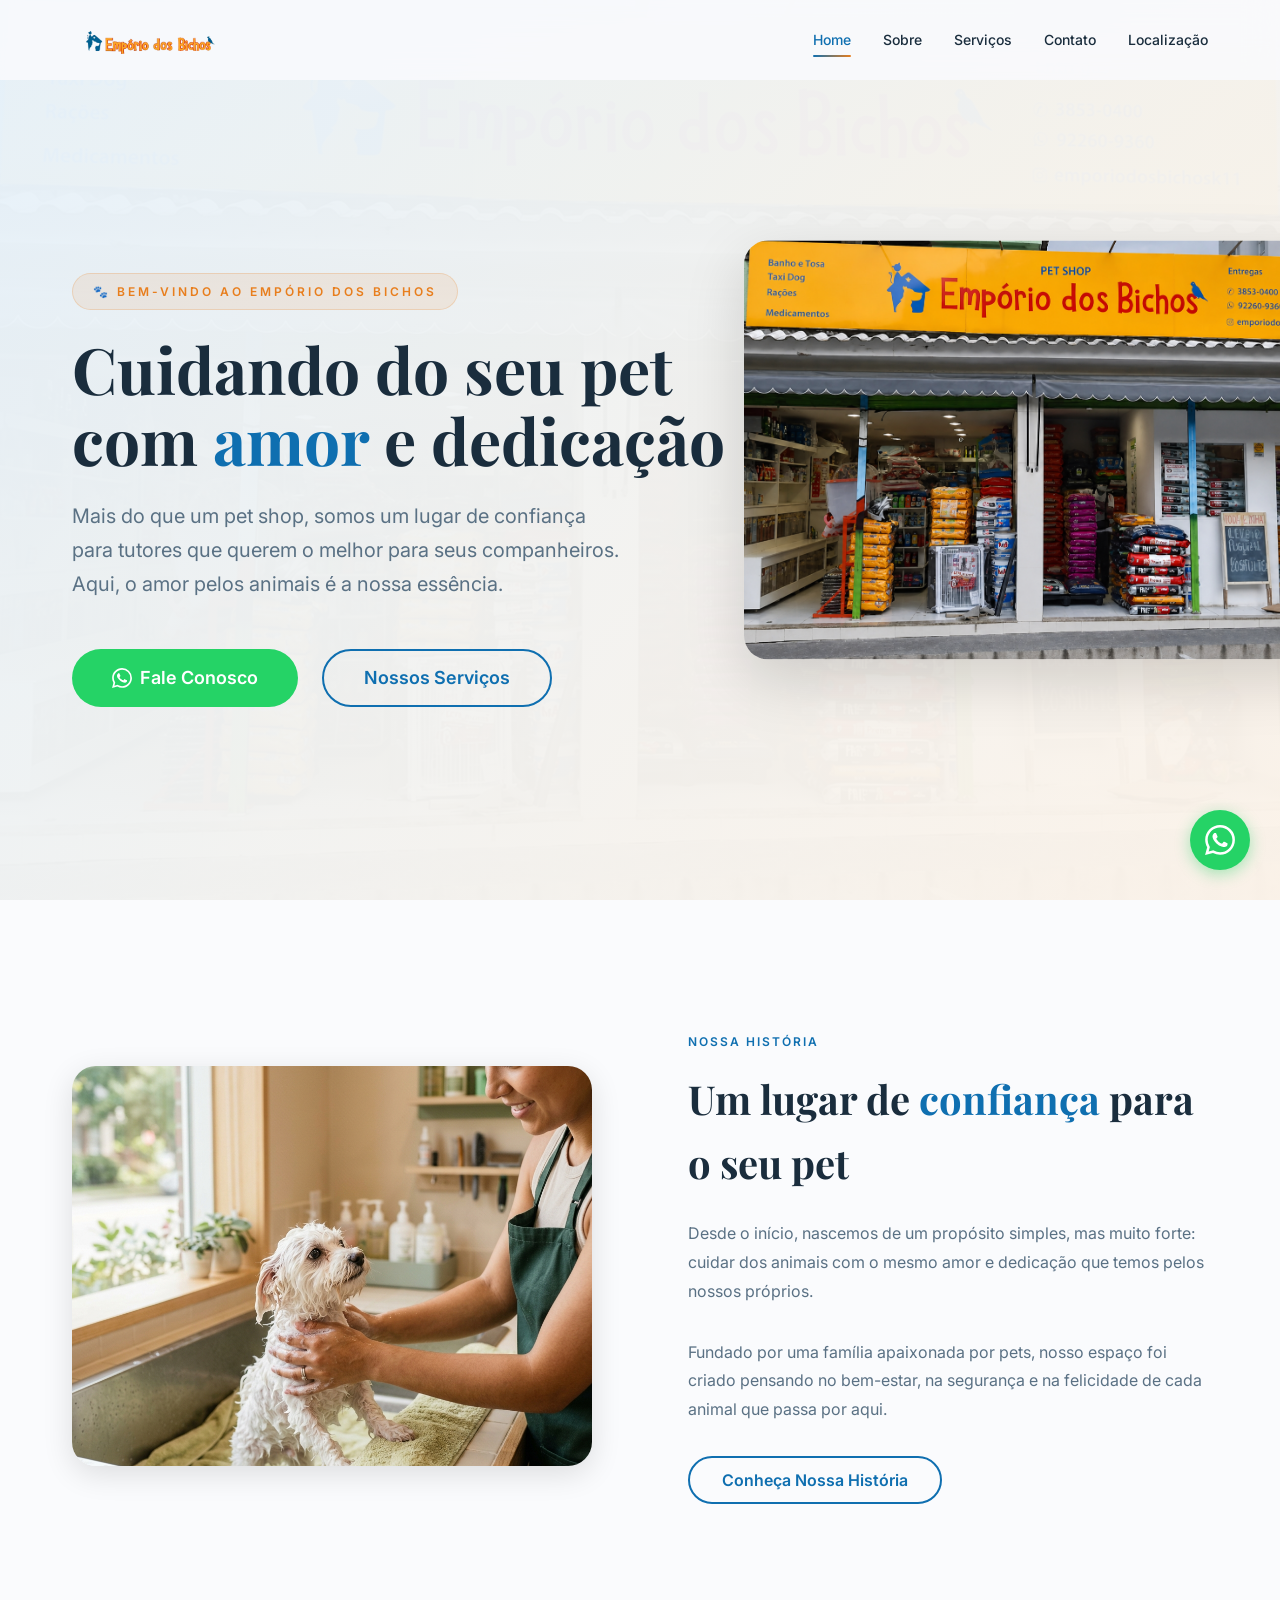
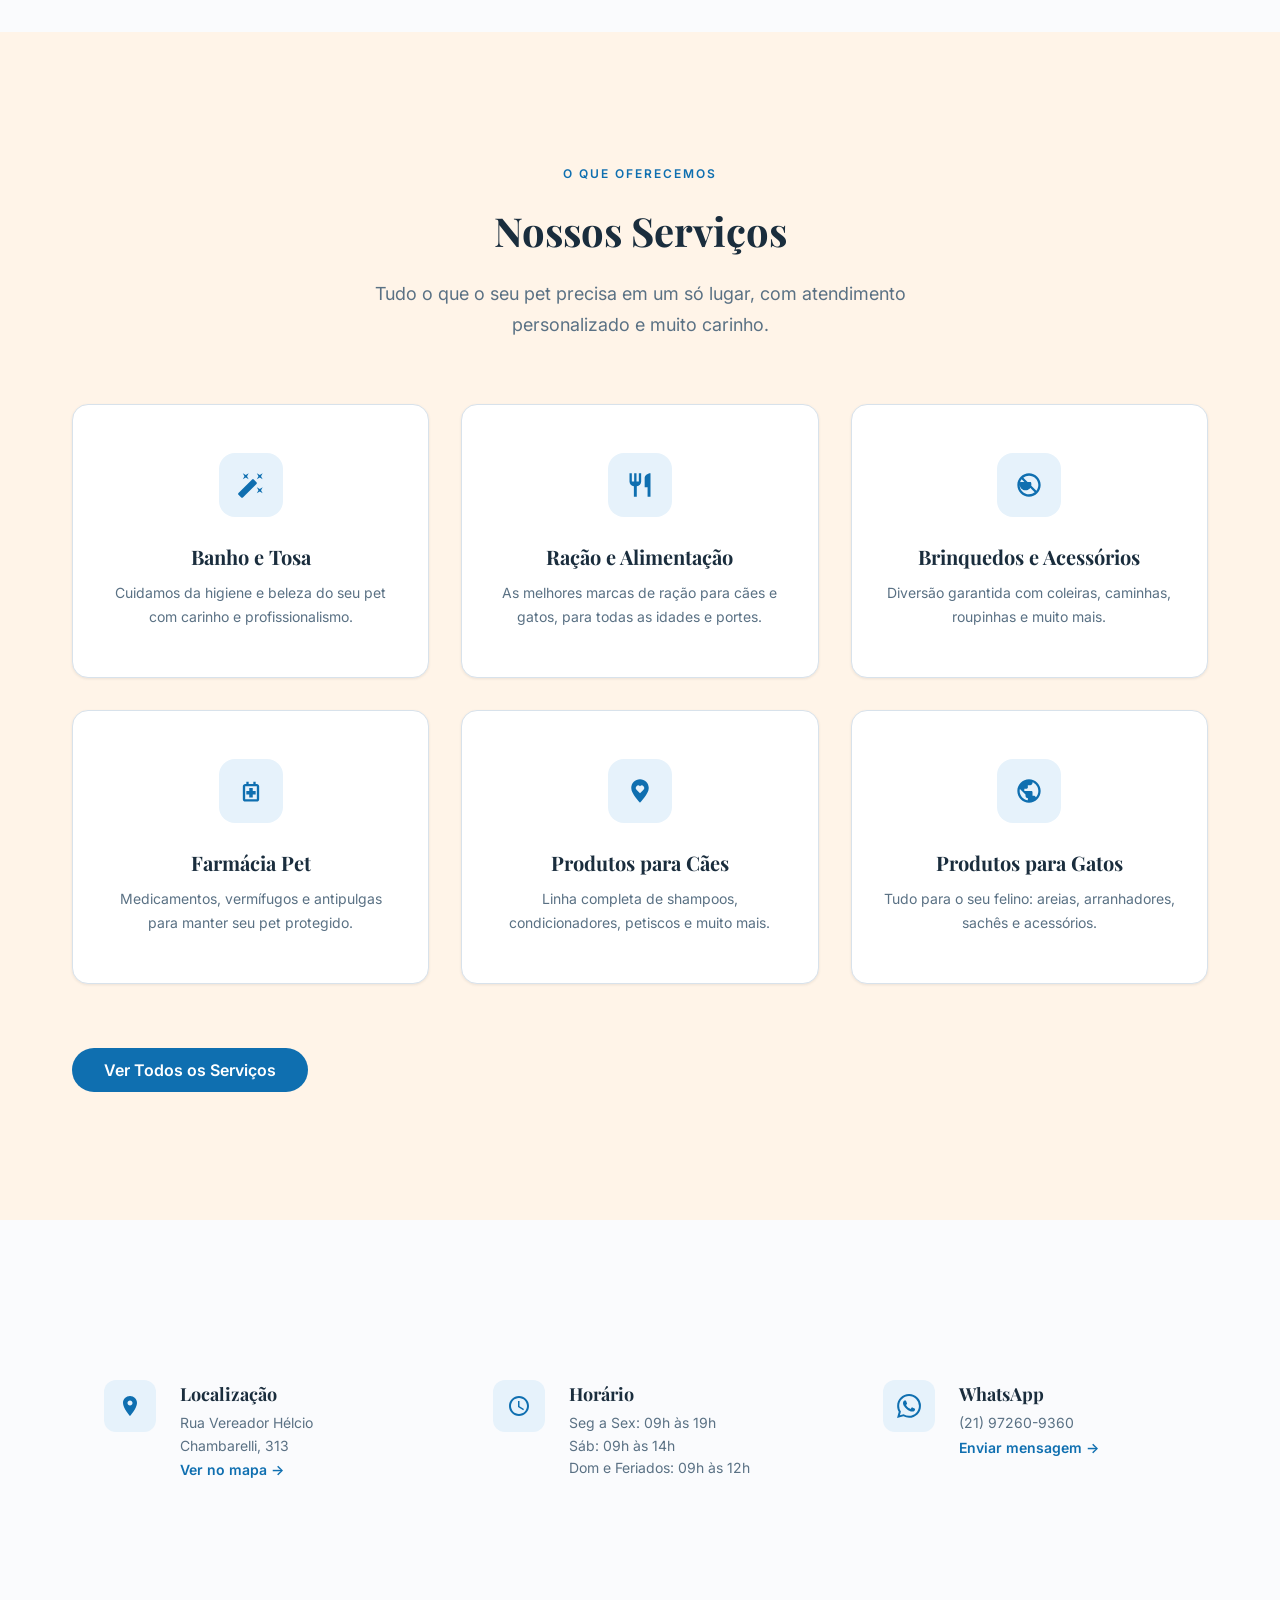
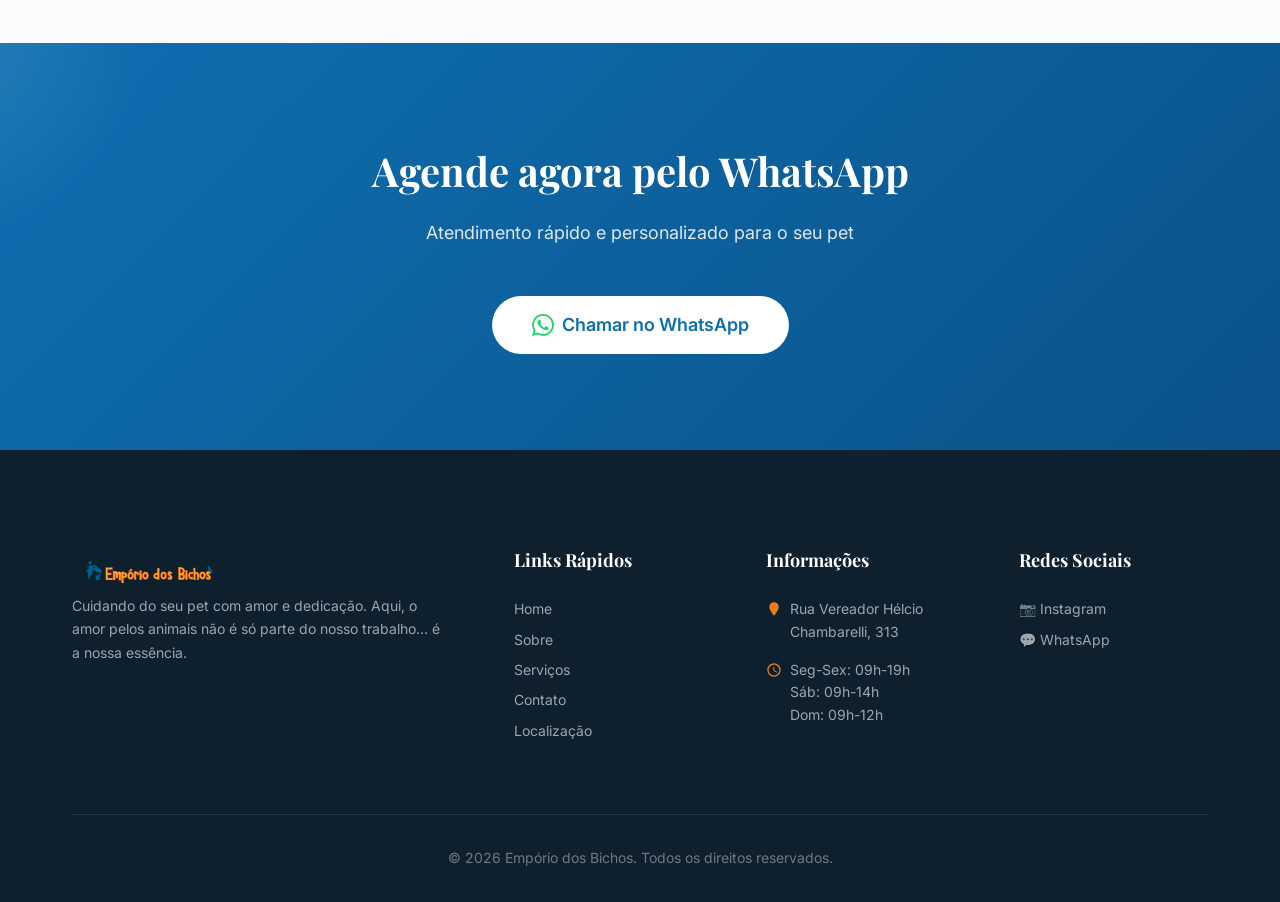
==== site/index.html @ 3b21c1dd "Primeiro commit" ====
<!DOCTYPE html>
<html lang="pt-BR">

<head>
  <meta charset="UTF-8">
  <meta name="viewport" content="width=device-width, initial-scale=1.0">
  <title>Empório dos Bichos — Pet Shop com Amor e Dedicação</title>
  <meta name="description"
    content="Empório dos Bichos: pet shop com banho, tosa, ração, brinquedos e remédios para cães e gatos. Atendimento com carinho na Rua Vereador Hélcio Chambarelli, 313.">
  <meta property="og:title" content="Empório dos Bichos — Pet Shop com Amor e Dedicação">
  <meta property="og:description"
    content="Cuidamos do seu pet com amor e dedicação. Banho, tosa, ração, brinquedos e muito mais.">
  <meta property="og:type" content="website">
  <meta property="og:locale" content="pt_BR">
  <link rel="stylesheet" href="css/reset.css">
  <link rel="stylesheet" href="css/variables.css">
  <link rel="stylesheet" href="css/global.css">
  <link rel="stylesheet" href="css/home.css">
</head>

<body>

  <!-- Header -->
  <header class="header" id="header">
    <div class="container">
      <a href="index.html" class="logo" id="logo">
        <img src="assets/images/logo-horizontal.png" alt="Empório dos Bichos" loading="lazy">
      </a>
      <nav class="nav" id="nav">
        <a href="index.html" class="nav-link active">Home</a>
        <a href="sobre.html" class="nav-link">Sobre</a>
        <a href="servicos.html" class="nav-link">Serviços</a>
        <a href="contato.html" class="nav-link">Contato</a>
        <a href="localizacao.html" class="nav-link">Localização</a>
      </nav>
      <button class="menu-toggle" id="menuToggle" aria-label="Abrir menu">
        <span></span><span></span><span></span>
      </button>
    </div>
    <div class="nav-overlay" id="navOverlay"></div>
  </header>

  <!-- Hero -->
  <section class="hero" id="hero">
    <div class="hero-bg">
      <img src="assets/images/hero-banner.png" alt="" loading="eager">
    </div>
    <div class="hero-overlay"></div>
    <div class="container">
      <div class="hero-content">
        <span class="hero-label">🐾 Bem-vindo ao Empório dos Bichos</span>
        <h1>Cuidando do seu pet com <em>amor</em> e dedicação</h1>
        <p>Mais do que um pet shop, somos um lugar de confiança para tutores que querem o melhor para seus companheiros.
          Aqui, o amor pelos animais é a nossa essência.</p>
        <div class="hero-buttons">
          <a href="#" class="btn btn-whatsapp btn-lg" onclick="openWhatsApp(); return false;" id="heroCta">
            <svg viewBox="0 0 24 24" fill="currentColor">
              <path
                d="M17.472 14.382c-.297-.149-1.758-.867-2.03-.967-.273-.099-.471-.148-.67.15-.197.297-.767.966-.94 1.164-.173.199-.347.223-.644.075-.297-.15-1.255-.463-2.39-1.475-.883-.788-1.48-1.761-1.653-2.059-.173-.297-.018-.458.13-.606.134-.133.298-.347.446-.52.149-.174.198-.298.298-.497.099-.198.05-.371-.025-.52-.075-.149-.669-1.612-.916-2.207-.242-.579-.487-.5-.669-.51-.173-.008-.371-.01-.57-.01-.198 0-.52.074-.792.372-.272.297-1.04 1.016-1.04 2.479 0 1.462 1.065 2.875 1.213 3.074.149.198 2.096 3.2 5.077 4.487.709.306 1.262.489 1.694.625.712.227 1.36.195 1.871.118.571-.085 1.758-.719 2.006-1.413.248-.694.248-1.289.173-1.413-.074-.124-.272-.198-.57-.347m-5.421 7.403h-.004a9.87 9.87 0 01-5.031-1.378l-.361-.214-3.741.982.998-3.648-.235-.374a9.86 9.86 0 01-1.51-5.26c.001-5.45 4.436-9.884 9.888-9.884 2.64 0 5.122 1.03 6.988 2.898a9.825 9.825 0 012.893 6.994c-.003 5.45-4.437 9.884-9.885 9.884m8.413-18.297A11.815 11.815 0 0012.05 0C5.495 0 .16 5.335.157 11.892c0 2.096.547 4.142 1.588 5.945L.057 24l6.305-1.654a11.882 11.882 0 005.683 1.448h.005c6.554 0 11.89-5.335 11.893-11.893a11.821 11.821 0 00-3.48-8.413z" />
            </svg>
            Fale Conosco
          </a>
          <a href="servicos.html" class="btn btn-outline btn-lg" id="heroServices">Nossos Serviços</a>
        </div>
      </div>
    </div>
    <div class="hero-image">
      <img src="assets/images/hero-banner.png" alt="Pet feliz no Empório dos Bichos" loading="eager">
    </div>
  </section>

  <!-- About Preview -->
  <section class="section" id="sobre-preview">
    <div class="container">
      <div class="about-preview">
        <div class="about-preview-img reveal">
          <img src="assets/images/about-petshop.png" alt="Cuidando de pets com carinho" loading="lazy">
        </div>
        <div class="about-preview-text reveal reveal-delay-2">
          <span class="section-label" style="text-align:left;width:auto;">Nossa História</span>
          <h2>Um lugar de <em style="color:var(--color-primary);font-style:normal;">confiança</em> para o seu pet</h2>
          <p>Desde o início, nascemos de um propósito simples, mas muito forte: cuidar dos animais com o mesmo amor e
            dedicação que temos pelos nossos próprios.</p>
          <p>Fundado por uma família apaixonada por pets, nosso espaço foi criado pensando no bem-estar, na segurança e
            na felicidade de cada animal que passa por aqui.</p>
          <a href="sobre.html" class="btn btn-outline">Conheça Nossa História</a>
        </div>
      </div>
    </div>
  </section>

  <!-- Services -->
  <section class="section section-alt" id="servicos-home">
    <div class="container">
      <span class="section-label reveal">O que oferecemos</span>
      <h2 class="section-title reveal">Nossos Serviços</h2>
      <p class="section-subtitle reveal">Tudo o que o seu pet precisa em um só lugar, com atendimento personalizado e
        muito carinho.</p>
      <div class="services-grid">
        <div class="card service-card reveal reveal-delay-1">
          <div class="service-card-icon">
            <svg viewBox="0 0 24 24">
              <path
                d="M7.5 5.6L5 7l1.4-2.5L5 2l2.5 1.4L10 2 8.6 4.5 10 7 7.5 5.6zm12 9.8L22 14l-1.4 2.5L22 19l-2.5-1.4L17 19l1.4-2.5L17 14l2.5 1.4zM22 2l-2.5 1.4L17 2l1.4 2.5L17 7l2.5-1.4L22 7l-1.4-2.5L22 2zm-7.63 5.29a.996.996 0 00-1.41 0L1.29 18.96a.996.996 0 000 1.41l2.34 2.34c.39.39 1.02.39 1.41 0L16.7 11.05a.996.996 0 000-1.41l-2.33-2.35z" />
            </svg>
          </div>
          <h3>Banho e Tosa</h3>
          <p>Cuidamos da higiene e beleza do seu pet com carinho e profissionalismo.</p>
        </div>
        <div class="card service-card reveal reveal-delay-2">
          <div class="service-card-icon">
            <svg viewBox="0 0 24 24">
              <path
                d="M11 9H9V2H7v7H5V2H3v7c0 2.12 1.66 3.84 3.75 3.97V22h2.5v-9.03C11.34 12.84 13 11.12 13 9V2h-2v7zm5-3v8h2.5v8H21V2c-2.76 0-5 2.24-5 4z" />
            </svg>
          </div>
          <h3>Ração e Alimentação</h3>
          <p>As melhores marcas de ração para cães e gatos, para todas as idades e portes.</p>
        </div>
        <div class="card service-card reveal reveal-delay-3">
          <div class="service-card-icon">
            <svg viewBox="0 0 24 24">
              <path
                d="M4.5 9.5a5 5 0 00-.46 2c0 2.76 2.24 5 5 5s5-2.24 5-5c0-.71-.16-1.39-.46-2M12 2C6.48 2 2 6.48 2 12s4.48 10 10 10 10-4.48 10-10S17.52 2 12 2zm0 18c-4.42 0-8-3.58-8-8 0-1.85.63-3.55 1.69-4.9L16.9 18.31C15.55 19.37 13.85 20 12 20zm6.31-3.1L7.1 5.69C8.45 4.63 10.15 4 12 4c4.42 0 8 3.58 8 8 0 1.85-.63 3.55-1.69 4.9z" />
            </svg>
          </div>
          <h3>Brinquedos e Acessórios</h3>
          <p>Diversão garantida com coleiras, caminhas, roupinhas e muito mais.</p>
        </div>
        <div class="card service-card reveal reveal-delay-1">
          <div class="service-card-icon">
            <svg viewBox="0 0 24 24">
              <path
                d="M10.5 15H8v-3h2.5V9.5h3V12H16v3h-2.5v2.5h-3V15zM19 8v11c0 1.1-.9 2-2 2H7c-1.1 0-2-.9-2-2V8c0-1.1.9-2 2-2h1V4h2v2h4V4h2v2h1c1.1 0 2 .9 2 2zm-2 0H7v11h10V8z" />
            </svg>
          </div>
          <h3>Farmácia Pet</h3>
          <p>Medicamentos, vermífugos e antipulgas para manter seu pet protegido.</p>
        </div>
        <div class="card service-card reveal reveal-delay-2">
          <div class="service-card-icon">
            <svg viewBox="0 0 24 24">
              <path
                d="M4.5 9.5C4.5 5.36 7.86 2 12 2s7.5 3.36 7.5 7.5c0 5.25-7.5 12.5-7.5 12.5S4.5 14.75 4.5 9.5zm4.47-1.57a2.116 2.116 0 000 3l3.03 3.03 3.03-3.03a2.116 2.116 0 000-3 2.116 2.116 0 00-3 0l-.03.03-.03-.03a2.116 2.116 0 00-3 0z" />
            </svg>
          </div>
          <h3>Produtos para Cães</h3>
          <p>Linha completa de shampoos, condicionadores, petiscos e muito mais.</p>
        </div>
        <div class="card service-card reveal reveal-delay-3">
          <div class="service-card-icon">
            <svg viewBox="0 0 24 24">
              <path
                d="M12 2C6.48 2 2 6.48 2 12s4.48 10 10 10 10-4.48 10-10S17.52 2 12 2zm-1 17.93c-3.95-.49-7-3.85-7-7.93 0-.62.08-1.21.21-1.79L9 15v1c0 1.1.9 2 2 2v1.93zm6.9-2.54c-.26-.81-1-1.39-1.9-1.39h-1v-3c0-.55-.45-1-1-1H8v-2h2c.55 0 1-.45 1-1V7h2c1.1 0 2-.9 2-2v-.41c2.93 1.19 5 4.06 5 7.41 0 2.08-.8 3.97-2.1 5.39z" />
            </svg>
          </div>
          <h3>Produtos para Gatos</h3>
          <p>Tudo para o seu felino: areias, arranhadores, sachês e acessórios.</p>
        </div>
      </div>
      <div class="text-center reveal" style="padding-top: var(--space-3xl);">
        <a href="servicos.html" class="btn btn-primary">Ver Todos os Serviços</a>
      </div>
    </div>
  </section>

  <!-- Info Strip -->
  <section class="section" id="info-home">
    <div class="container">
      <div class="info-strip">
        <div class="info-item reveal reveal-delay-1">
          <div class="info-item-icon">
            <svg viewBox="0 0 24 24">
              <path
                d="M12 2C8.13 2 5 5.13 5 9c0 5.25 7 13 7 13s7-7.75 7-13c0-3.87-3.13-7-7-7zm0 9.5c-1.38 0-2.5-1.12-2.5-2.5s1.12-2.5 2.5-2.5 2.5 1.12 2.5 2.5-1.12 2.5-2.5 2.5z" />
            </svg>
          </div>
          <div>
            <h4>Localização</h4>
            <p>Rua Vereador Hélcio Chambarelli, 313</p>
            <a href="localizacao.html" style="color:var(--color-primary);font-size:var(--text-sm);font-weight:600;">Ver
              no mapa →</a>
          </div>
        </div>
        <div class="info-item reveal reveal-delay-2">
          <div class="info-item-icon">
            <svg viewBox="0 0 24 24">
              <path
                d="M11.99 2C6.47 2 2 6.48 2 12s4.47 10 9.99 10C17.52 22 22 17.52 22 12S17.52 2 11.99 2zM12 20c-4.42 0-8-3.58-8-8s3.58-8 8-8 8 3.58 8 8-3.58 8-8 8zm.5-13H11v6l5.25 3.15.75-1.23-4.5-2.67z" />
            </svg>
          </div>
          <div>
            <h4>Horário</h4>
            <p>Seg a Sex: 09h às 19h<br>Sáb: 09h às 14h<br>Dom e Feriados: 09h às 12h</p>
          </div>
        </div>
        <div class="info-item reveal reveal-delay-3">
          <div class="info-item-icon">
            <svg viewBox="0 0 24 24" fill="currentColor">
              <path
                d="M17.472 14.382c-.297-.149-1.758-.867-2.03-.967-.273-.099-.471-.148-.67.15-.197.297-.767.966-.94 1.164-.173.199-.347.223-.644.075-.297-.15-1.255-.463-2.39-1.475-.883-.788-1.48-1.761-1.653-2.059-.173-.297-.018-.458.13-.606.134-.133.298-.347.446-.52.149-.174.198-.298.298-.497.099-.198.05-.371-.025-.52-.075-.149-.669-1.612-.916-2.207-.242-.579-.487-.5-.669-.51-.173-.008-.371-.01-.57-.01-.198 0-.52.074-.792.372-.272.297-1.04 1.016-1.04 2.479 0 1.462 1.065 2.875 1.213 3.074.149.198 2.096 3.2 5.077 4.487.709.306 1.262.489 1.694.625.712.227 1.36.195 1.871.118.571-.085 1.758-.719 2.006-1.413.248-.694.248-1.289.173-1.413-.074-.124-.272-.198-.57-.347m-5.421 7.403h-.004a9.87 9.87 0 01-5.031-1.378l-.361-.214-3.741.982.998-3.648-.235-.374a9.86 9.86 0 01-1.51-5.26c.001-5.45 4.436-9.884 9.888-9.884 2.64 0 5.122 1.03 6.988 2.898a9.825 9.825 0 012.893 6.994c-.003 5.45-4.437 9.884-9.885 9.884m8.413-18.297A11.815 11.815 0 0012.05 0C5.495 0 .16 5.335.157 11.892c0 2.096.547 4.142 1.588 5.945L.057 24l6.305-1.654a11.882 11.882 0 005.683 1.448h.005c6.554 0 11.89-5.335 11.893-11.893a11.821 11.821 0 00-3.48-8.413z" />
            </svg>
          </div>
          <div>
            <h4>WhatsApp</h4>
            <p>(21) 97260-9360</p>
            <a href="#" onclick="openWhatsApp(); return false;"
              style="color:var(--color-primary);font-size:var(--text-sm);font-weight:600;">Enviar mensagem →</a>
          </div>
        </div>
      </div>
    </div>
  </section>

  <!-- CTA Banner -->
  <section class="cta-banner">
    <div class="container">
      <h2 class="reveal">Agende agora pelo WhatsApp</h2>
      <p class="reveal reveal-delay-1">Atendimento rápido e personalizado para o seu pet</p>
      <a href="#" class="btn btn-white btn-lg reveal reveal-delay-2" onclick="openWhatsApp(); return false;"
        id="ctaWhatsapp">
        <svg viewBox="0 0 24 24" fill="currentColor" style="width:22px;height:22px;fill:var(--color-whatsapp);">
          <path
            d="M17.472 14.382c-.297-.149-1.758-.867-2.03-.967-.273-.099-.471-.148-.67.15-.197.297-.767.966-.94 1.164-.173.199-.347.223-.644.075-.297-.15-1.255-.463-2.39-1.475-.883-.788-1.48-1.761-1.653-2.059-.173-.297-.018-.458.13-.606.134-.133.298-.347.446-.52.149-.174.198-.298.298-.497.099-.198.05-.371-.025-.52-.075-.149-.669-1.612-.916-2.207-.242-.579-.487-.5-.669-.51-.173-.008-.371-.01-.57-.01-.198 0-.52.074-.792.372-.272.297-1.04 1.016-1.04 2.479 0 1.462 1.065 2.875 1.213 3.074.149.198 2.096 3.2 5.077 4.487.709.306 1.262.489 1.694.625.712.227 1.36.195 1.871.118.571-.085 1.758-.719 2.006-1.413.248-.694.248-1.289.173-1.413-.074-.124-.272-.198-.57-.347m-5.421 7.403h-.004a9.87 9.87 0 01-5.031-1.378l-.361-.214-3.741.982.998-3.648-.235-.374a9.86 9.86 0 01-1.51-5.26c.001-5.45 4.436-9.884 9.888-9.884 2.64 0 5.122 1.03 6.988 2.898a9.825 9.825 0 012.893 6.994c-.003 5.45-4.437 9.884-9.885 9.884m8.413-18.297A11.815 11.815 0 0012.05 0C5.495 0 .16 5.335.157 11.892c0 2.096.547 4.142 1.588 5.945L.057 24l6.305-1.654a11.882 11.882 0 005.683 1.448h.005c6.554 0 11.89-5.335 11.893-11.893a11.821 11.821 0 00-3.48-8.413z" />
        </svg>
        Chamar no WhatsApp
      </a>
    </div>
  </section>

  <!-- Footer -->
  <footer class="footer" id="footer">
    <div class="container">
      <div class="footer-grid">
        <div class="footer-brand">
          <a href="index.html" class="logo">
            <img src="assets/images/logo-horizontal.png" alt="Empório dos Bichos" loading="lazy">
          </a>
          <p>Cuidando do seu pet com amor e dedicação. Aqui, o amor pelos animais não é só parte do nosso trabalho… é a
            nossa essência.</p>
        </div>
        <div class="footer-links">
          <h4>Links Rápidos</h4>
          <a href="index.html">Home</a>
          <a href="sobre.html">Sobre</a>
          <a href="servicos.html">Serviços</a>
          <a href="contato.html">Contato</a>
          <a href="localizacao.html">Localização</a>
        </div>
        <div class="footer-contact">
          <h4>Informações</h4>
          <div class="contact-item">
            <svg viewBox="0 0 24 24">
              <path d="M12 2C8.13 2 5 5.13 5 9c0 5.25 7 13 7 13s7-7.75 7-13c0-3.87-3.13-7-7-7z" />
            </svg>
            <span>Rua Vereador Hélcio Chambarelli, 313</span>
          </div>
          <div class="contact-item">
            <svg viewBox="0 0 24 24">
              <path
                d="M11.99 2C6.47 2 2 6.48 2 12s4.47 10 9.99 10C17.52 22 22 17.52 22 12S17.52 2 11.99 2zM12 20c-4.42 0-8-3.58-8-8s3.58-8 8-8 8 3.58 8 8-3.58 8-8 8zm.5-13H11v6l5.25 3.15.75-1.23-4.5-2.67z" />
            </svg>
            <span>Seg-Sex: 09h-19h<br>Sáb: 09h-14h<br>Dom: 09h-12h</span>
          </div>
        </div>
        <div class="footer-social">
          <h4>Redes Sociais</h4>
          <a href="https://instagram.com/emporiodosbichosk11" target="_blank" rel="noopener noreferrer">📷 Instagram</a>
          <a href="#" onclick="openWhatsApp(); return false;">💬 WhatsApp</a>
        </div>
      </div>
      <div class="footer-bottom">
        <p>&copy; 2026 Empório dos Bichos. Todos os direitos reservados.</p>
      </div>
    </div>
  </footer>

  <!-- WhatsApp Float -->
  <a href="#" class="whatsapp-float" id="whatsappFloat" aria-label="Fale conosco pelo WhatsApp">
    <span class="tooltip">Fale conosco!</span>
    <svg viewBox="0 0 24 24">
      <path
        d="M17.472 14.382c-.297-.149-1.758-.867-2.03-.967-.273-.099-.471-.148-.67.15-.197.297-.767.966-.94 1.164-.173.199-.347.223-.644.075-.297-.15-1.255-.463-2.39-1.475-.883-.788-1.48-1.761-1.653-2.059-.173-.297-.018-.458.13-.606.134-.133.298-.347.446-.52.149-.174.198-.298.298-.497.099-.198.05-.371-.025-.52-.075-.149-.669-1.612-.916-2.207-.242-.579-.487-.5-.669-.51-.173-.008-.371-.01-.57-.01-.198 0-.52.074-.792.372-.272.297-1.04 1.016-1.04 2.479 0 1.462 1.065 2.875 1.213 3.074.149.198 2.096 3.2 5.077 4.487.709.306 1.262.489 1.694.625.712.227 1.36.195 1.871.118.571-.085 1.758-.719 2.006-1.413.248-.694.248-1.289.173-1.413-.074-.124-.272-.198-.57-.347m-5.421 7.403h-.004a9.87 9.87 0 01-5.031-1.378l-.361-.214-3.741.982.998-3.648-.235-.374a9.86 9.86 0 01-1.51-5.26c.001-5.45 4.436-9.884 9.888-9.884 2.64 0 5.122 1.03 6.988 2.898a9.825 9.825 0 012.893 6.994c-.003 5.45-4.437 9.884-9.885 9.884m8.413-18.297A11.815 11.815 0 0012.05 0C5.495 0 .16 5.335.157 11.892c0 2.096.547 4.142 1.588 5.945L.057 24l6.305-1.654a11.882 11.882 0 005.683 1.448h.005c6.554 0 11.89-5.335 11.893-11.893a11.821 11.821 0 00-3.48-8.413z" />
    </svg>
  </a>

  <script src="js/whatsapp.js"></script>
  <script src="js/main.js"></script>
</body>

</html>
---- site/css/variables.css ----
/* ========================================
   Design Tokens — Empório dos Bichos
   Paleta baseada na identidade visual da marca:
   Azul corporativo + Laranja vibrante
   ======================================== */

:root {
  /* ---- Cores Primárias (Azul da Logo) ---- */
  --color-primary: #0F6FB0;
  --color-primary-dark: #0A5289;
  --color-primary-light: #E6F2FB;

  /* ---- Cores Secundárias (Laranja da Logo) ---- */
  --color-secondary: #E87E1D;
  --color-secondary-dark: #CC6A10;
  --color-secondary-light: #FFF4E8;

  /* ---- Neutros ---- */
  --color-bg: #FAFBFD;
  --color-white: #FFFFFF;
  --color-text: #1A2D3D;
  --color-text-light: #5A7184;
  --color-border: #D8E2EB;
  --color-dark: #0E1F2E;

  /* ---- WhatsApp (mantido) ---- */
  --color-whatsapp: #25D366;
  --color-whatsapp-dark: #128C7E;

  /* ---- Typography ---- */
  --font-heading: 'Playfair Display', Georgia, serif;
  --font-body: 'Inter', -apple-system, BlinkMacSystemFont, sans-serif;

  --text-xs: 0.75rem;
  --text-sm: 0.875rem;
  --text-base: 1rem;
  --text-lg: 1.125rem;
  --text-xl: 1.25rem;
  --text-2xl: 1.5rem;
  --text-3xl: 2rem;
  --text-4xl: 2.5rem;
  --text-5xl: 3rem;
  --text-6xl: 4rem;

  /* ---- Spacing ---- */
  --space-xs: 0.25rem;
  --space-sm: 0.5rem;
  --space-md: 1rem;
  --space-lg: 1.5rem;
  --space-xl: 2rem;
  --space-2xl: 3rem;
  --space-3xl: 4rem;
  --space-4xl: 6rem;
  --space-5xl: 8rem;

  /* ---- Layout ---- */
  --max-width: 1200px;
  --header-height: 80px;

  /* ---- Shadows ---- */
  --shadow-sm: 0 1px 3px rgba(0,0,0,0.08);
  --shadow-md: 0 4px 12px rgba(0,0,0,0.1);
  --shadow-lg: 0 8px 30px rgba(0,0,0,0.12);
  --shadow-xl: 0 20px 60px rgba(0,0,0,0.15);

  /* ---- Border Radius ---- */
  --radius-sm: 8px;
  --radius-md: 12px;
  --radius-lg: 16px;
  --radius-xl: 24px;
  --radius-full: 50px;

  /* ---- Transitions ---- */
  --transition-fast: 0.2s ease;
  --transition-base: 0.3s ease;
  --transition-slow: 0.5s ease;
}
---- site/css/global.css ----
/* ========================================
   Global Styles — Empório dos Bichos
   ======================================== */
@import url('https://fonts.googleapis.com/css2?family=Inter:wght@400;500;600;700&family=Playfair+Display:wght@400;600;700&display=swap');

body {
  font-family: var(--font-body);
  color: var(--color-text);
  background-color: var(--color-bg);
  overflow-x: hidden;
}

.container {
  width: 100%;
  max-width: var(--max-width);
  margin: 0 auto;
  padding: 0 var(--space-xl);
}

/* Header */
.header {
  position: fixed;
  top: 0;
  left: 0;
  width: 100%;
  height: var(--header-height);
  z-index: 1000;
  transition: background var(--transition-base), box-shadow var(--transition-base);
  background: rgba(250, 251, 253, 0.85);
  backdrop-filter: blur(16px);
  -webkit-backdrop-filter: blur(16px);
}

.header.scrolled {
  background: rgba(255, 255, 255, 0.95);
  box-shadow: var(--shadow-sm);
}

.header .container {
  display: flex;
  align-items: center;
  justify-content: space-between;
  height: 100%;
}

.logo {
  display: flex;
  align-items: center;
  gap: var(--space-sm);
  font-family: var(--font-heading);
  font-size: var(--text-xl);
  font-weight: 700;
  color: var(--color-primary);
  z-index: 1001;
}

.logo img {
  height: 48px;
  width: auto;
  object-fit: contain;
}

.logo span {
  color: var(--color-secondary);
  -webkit-text-fill-color: var(--color-secondary);
}

.nav {
  display: flex;
  align-items: center;
  gap: var(--space-xl);
}

.nav-link {
  font-size: var(--text-sm);
  font-weight: 500;
  color: var(--color-text);
  position: relative;
  transition: color var(--transition-fast);
  padding: var(--space-xs) 0;
}

.nav-link::after {
  content: '';
  position: absolute;
  bottom: -2px;
  left: 0;
  width: 0;
  height: 2px;
  background: linear-gradient(90deg, var(--color-primary), var(--color-secondary));
  transition: width var(--transition-base);
  border-radius: 2px;
}

.nav-link:hover,
.nav-link.active {
  color: var(--color-primary);
}

.nav-link:hover::after,
.nav-link.active::after {
  width: 100%;
}

.menu-toggle {
  display: none;
  flex-direction: column;
  gap: 6px;
  padding: 4px;
  z-index: 1001;
}

.menu-toggle span {
  display: block;
  width: 26px;
  height: 2px;
  background: var(--color-text);
  transition: var(--transition-base);
  border-radius: 2px;
  transform-origin: center;
}

.menu-toggle.active span:nth-child(1) {
  transform: rotate(45deg) translate(5px, 6px);
}

.menu-toggle.active span:nth-child(2) {
  opacity: 0;
}

.menu-toggle.active span:nth-child(3) {
  transform: rotate(-45deg) translate(5px, -6px);
}

.nav-overlay {
  position: fixed;
  top: 0;
  left: 0;
  width: 100%;
  height: 100%;
  background: rgba(0, 0, 0, 0.4);
  opacity: 0;
  visibility: hidden;
  transition: var(--transition-base);
  z-index: 998;
}

.nav-overlay.visible {
  opacity: 1;
  visibility: visible;
}

@media (max-width: 768px) {
  .menu-toggle {
    display: flex;
  }

  .nav {
    position: fixed;
    top: 0;
    right: -100%;
    width: 75%;
    max-width: 320px;
    height: 100vh;
    background: var(--color-white);
    flex-direction: column;
    justify-content: center;
    align-items: center;
    gap: var(--space-2xl);
    box-shadow: var(--shadow-xl);
    transition: right var(--transition-base);
    z-index: 999;
  }

  .nav.open {
    right: 0;
  }

  .nav-link {
    font-size: var(--text-lg);
  }
}

/* Sections */
.section {
  padding: var(--space-5xl) 0;
}

.section-alt {
  background-color: var(--color-secondary-light);
}

.section-green {
  background-color: var(--color-primary-light);
}

.section-title {
  font-family: var(--font-heading);
  font-size: var(--text-4xl);
  font-weight: 700;
  color: var(--color-text);
  text-align: center;
  margin-bottom: var(--space-md);
}

.section-subtitle {
  font-size: var(--text-lg);
  color: var(--color-text-light);
  text-align: center;
  max-width: 600px;
  margin: 0 auto var(--space-3xl);
  line-height: 1.7;
}

.section-label {
  display: inline-block;
  font-size: var(--text-xs);
  font-weight: 600;
  text-transform: uppercase;
  letter-spacing: 2px;
  color: var(--color-primary);
  margin-bottom: var(--space-md);
  text-align: center;
  width: 100%;
}

/* Buttons */
.btn {
  display: inline-flex;
  align-items: center;
  justify-content: center;
  gap: var(--space-sm);
  padding: 14px 32px;
  border-radius: var(--radius-full);
  font-weight: 600;
  font-size: var(--text-base);
  transition: var(--transition-base);
  cursor: pointer;
  border: none;
  text-decoration: none;
  line-height: 1;
}

.btn svg {
  width: 20px;
  height: 20px;
  flex-shrink: 0;
}

.btn-primary {
  background: var(--color-primary);
  color: white;
}

.btn-primary:hover {
  background: var(--color-primary-dark);
  transform: translateY(-2px);
  box-shadow: 0 8px 25px rgba(15, 111, 176, 0.3);
}

.btn-whatsapp {
  background: var(--color-whatsapp);
  color: white;
}

.btn-whatsapp:hover {
  background: #20BD5A;
  transform: translateY(-2px);
  box-shadow: 0 8px 25px rgba(37, 211, 102, 0.35);
}

.btn-outline {
  background: transparent;
  color: var(--color-primary);
  border: 2px solid var(--color-primary);
}

.btn-outline:hover {
  background: var(--color-primary);
  color: white;
  transform: translateY(-2px);
}

.btn-white {
  background: white;
  color: var(--color-primary);
}

.btn-white:hover {
  transform: translateY(-2px);
  box-shadow: var(--shadow-lg);
}

.btn-lg {
  padding: 18px 40px;
  font-size: var(--text-lg);
}

.btn-sm {
  padding: 10px 24px;
  font-size: var(--text-sm);
}

/* Cards */
.card {
  background: var(--color-white);
  border-radius: var(--radius-lg);
  padding: var(--space-2xl);
  box-shadow: var(--shadow-sm);
  transition: var(--transition-base);
  border: 1px solid var(--color-border);
}

.card:hover {
  transform: translateY(-4px);
  box-shadow: var(--shadow-lg);
  border-color: transparent;
}

/* Page Hero */
.page-hero {
  padding-top: calc(var(--header-height) + var(--space-4xl));
  padding-bottom: var(--space-4xl);
  background: linear-gradient(135deg, var(--color-primary-light) 0%, var(--color-secondary-light) 100%);
  text-align: center;
  position: relative;
  overflow: hidden;
}

.page-hero::before {
  content: '';
  position: absolute;
  top: -50%;
  right: -20%;
  width: 500px;
  height: 500px;
  background: radial-gradient(circle, rgba(15, 111, 176, 0.08) 0%, transparent 70%);
  border-radius: 50%;
}

.page-hero h1 {
  font-family: var(--font-heading);
  font-size: var(--text-5xl);
  font-weight: 700;
  color: var(--color-text);
  margin-bottom: var(--space-md);
}

.page-hero p {
  font-size: var(--text-lg);
  color: var(--color-text-light);
  max-width: 600px;
  margin: 0 auto;
  line-height: 1.7;
}

/* WhatsApp Float */
.whatsapp-float {
  position: fixed;
  bottom: 30px;
  right: 30px;
  width: 60px;
  height: 60px;
  background: var(--color-whatsapp);
  border-radius: 50%;
  display: flex;
  align-items: center;
  justify-content: center;
  box-shadow: 0 4px 15px rgba(37, 211, 102, 0.4);
  z-index: 900;
  transition: var(--transition-base);
  animation: whatsappPulse 2s infinite;
}

.whatsapp-float:hover {
  transform: scale(1.1);
  box-shadow: 0 6px 25px rgba(37, 211, 102, 0.5);
}

.whatsapp-float svg {
  width: 30px;
  height: 30px;
  fill: white;
}

.whatsapp-float .tooltip {
  position: absolute;
  right: 70px;
  background: var(--color-text);
  color: white;
  padding: 8px 16px;
  border-radius: var(--radius-sm);
  font-size: var(--text-sm);
  white-space: nowrap;
  opacity: 0;
  visibility: hidden;
  transition: var(--transition-fast);
  pointer-events: none;
}

.whatsapp-float:hover .tooltip {
  opacity: 1;
  visibility: visible;
}

@keyframes whatsappPulse {
  0% {
    box-shadow: 0 4px 15px rgba(37, 211, 102, 0.4);
  }

  50% {
    box-shadow: 0 4px 30px rgba(37, 211, 102, 0.6);
  }

  100% {
    box-shadow: 0 4px 15px rgba(37, 211, 102, 0.4);
  }
}

/* Footer */
.footer {
  background: var(--color-dark);
  color: rgba(255, 255, 255, 0.8);
  padding: var(--space-4xl) 0 var(--space-xl);
}

.footer-grid {
  display: grid;
  grid-template-columns: 2fr 1fr 1fr 1fr;
  gap: var(--space-3xl);
  margin-bottom: var(--space-3xl);
}


.footer-brand p {
  font-size: var(--text-sm);
  line-height: 1.7;
  color: rgba(255, 255, 255, 0.6);
}

.footer h4 {
  font-family: var(--font-heading);
  font-size: var(--text-lg);
  color: white;
  margin-bottom: var(--space-lg);
}

.footer-links a,
.footer-social a {
  display: block;
  font-size: var(--text-sm);
  color: rgba(255, 255, 255, 0.6);
  margin-bottom: var(--space-sm);
  transition: color var(--transition-fast);
}

.footer-links a:hover,
.footer-social a:hover {
  color: var(--color-secondary);
}

.footer-contact .contact-item {
  display: flex;
  align-items: flex-start;
  gap: var(--space-sm);
  margin-bottom: var(--space-md);
  font-size: var(--text-sm);
  color: rgba(255, 255, 255, 0.6);
}

.footer-contact .contact-item svg {
  width: 16px;
  height: 16px;
  fill: var(--color-secondary);
  flex-shrink: 0;
  margin-top: 3px;
}

.footer-bottom {
  border-top: 1px solid rgba(255, 255, 255, 0.1);
  padding-top: var(--space-xl);
  text-align: center;
  font-size: var(--text-sm);
  color: rgba(255, 255, 255, 0.4);
}

@media (max-width: 768px) {
  .footer-grid {
    grid-template-columns: 1fr;
    gap: var(--space-2xl);
    text-align: center;
  }

  .footer-contact .contact-item {
    justify-content: center;
  }
}

/* Animations */
.reveal {
  opacity: 0;
  transform: translateY(30px);
  transition: opacity 0.6s ease, transform 0.6s ease;
}

.reveal.visible {
  opacity: 1;
  transform: translateY(0);
}

.reveal-delay-1 {
  transition-delay: 0.1s;
}

.reveal-delay-2 {
  transition-delay: 0.2s;
}

.reveal-delay-3 {
  transition-delay: 0.3s;
}

.reveal-delay-4 {
  transition-delay: 0.4s;
}

/* CTA Banner */
.cta-banner {
  background: linear-gradient(135deg, var(--color-primary) 0%, var(--color-primary-dark) 100%);
  padding: var(--space-4xl) 0;
  text-align: center;
  position: relative;
  overflow: hidden;
}

.cta-banner::before {
  content: '';
  position: absolute;
  top: -50%;
  left: -20%;
  width: 400px;
  height: 400px;
  background: radial-gradient(circle, rgba(255, 255, 255, 0.1) 0%, transparent 70%);
  border-radius: 50%;
}

.cta-banner h2 {
  font-family: var(--font-heading);
  font-size: var(--text-4xl);
  color: white;
  margin-bottom: var(--space-md);
  position: relative;
  z-index: 1;
}

.cta-banner p {
  font-size: var(--text-lg);
  color: rgba(255, 255, 255, 0.85);
  margin-bottom: var(--space-2xl);
  position: relative;
  z-index: 1;
}

.cta-banner .btn {
  position: relative;
  z-index: 1;
}

/* Responsive */
@media (max-width: 768px) {
  .section {
    padding: var(--space-3xl) 0;
  }

  .section-title {
    font-size: var(--text-3xl);
  }

  .page-hero h1 {
    font-size: var(--text-3xl);
  }

  .cta-banner h2 {
    font-size: var(--text-3xl);
  }

  .container {
    padding: 0 var(--space-lg);
  }

  .whatsapp-float {
    bottom: 20px;
    right: 20px;
    width: 54px;
    height: 54px;
  }

  .whatsapp-float svg {
    width: 26px;
    height: 26px;
  }
}
---- site/css/home.css ----
/* ========================================
   Home Page Styles
   ======================================== */

/* Hero */
.hero {
  position: relative;
  min-height: 100vh;
  display: flex;
  align-items: center;
  overflow: hidden;
  background: linear-gradient(135deg, #e8f0fa 0%, #fdf7ee 50%, #e6f2fb 100%);
}

.hero-bg {
  position: absolute;
  top: 0; left: 0;
  width: 100%; height: 100%;
  z-index: 0;
}

.hero-bg img {
  width: 100%; height: 100%;
  object-fit: cover;
  opacity: 0.2;
}

.hero-overlay {
  position: absolute;
  top: 0; left: 0;
  width: 100%; height: 100%;
  background: linear-gradient(135deg, rgba(230,242,251,0.92) 0%, rgba(255,244,232,0.88) 100%);
  z-index: 1;
}

.hero-content {
  position: relative;
  z-index: 2;
  max-width: 700px;
  padding-top: var(--header-height);
}

.hero-label {
  display: inline-block;
  font-size: var(--text-xs);
  font-weight: 600;
  text-transform: uppercase;
  letter-spacing: 3px;
  color: var(--color-secondary);
  margin-bottom: var(--space-lg);
  padding: 8px 20px;
  background: rgba(232,126,29,0.1);
  border-radius: var(--radius-full);
  border: 1px solid rgba(232,126,29,0.2);
}

.hero h1 {
  font-family: var(--font-heading);
  font-size: var(--text-6xl);
  font-weight: 700;
  color: var(--color-text);
  line-height: 1.1;
  margin-bottom: var(--space-lg);
}

.hero h1 em {
  font-style: normal;
  color: var(--color-primary);
}

.hero p {
  font-size: var(--text-xl);
  color: var(--color-text-light);
  line-height: 1.7;
  margin-bottom: var(--space-2xl);
  max-width: 550px;
}

.hero-buttons {
  display: flex;
  gap: var(--space-lg);
  flex-wrap: wrap;
}

.hero-image {
  position: absolute;
  right: -5%;
  top: 50%;
  transform: translateY(-50%);
  width: 50%;
  max-width: 600px;
  z-index: 2;
}

.hero-image img {
  border-radius: var(--radius-xl);
  box-shadow: var(--shadow-xl);
}

/* About Preview */
.about-preview {
  display: grid;
  grid-template-columns: 1fr 1fr;
  gap: var(--space-4xl);
  align-items: center;
}

.about-preview-img {
  border-radius: var(--radius-xl);
  overflow: hidden;
  box-shadow: var(--shadow-lg);
}

.about-preview-img img {
  width: 100%;
  height: 400px;
  object-fit: cover;
  transition: transform var(--transition-slow);
}

.about-preview-img:hover img {
  transform: scale(1.03);
}

.about-preview-text h2 {
  font-family: var(--font-heading);
  font-size: var(--text-4xl);
  margin-bottom: var(--space-lg);
}

.about-preview-text p {
  color: var(--color-text-light);
  line-height: 1.8;
  margin-bottom: var(--space-xl);
}

/* Services Grid */
.services-grid {
  display: grid;
  grid-template-columns: repeat(3, 1fr);
  gap: var(--space-xl);
}

.service-card {
  text-align: center;
  padding: var(--space-2xl) var(--space-xl);
}

.service-card-icon {
  width: 64px;
  height: 64px;
  margin: 0 auto var(--space-lg);
  background: var(--color-primary-light);
  border-radius: var(--radius-lg);
  display: flex;
  align-items: center;
  justify-content: center;
  transition: var(--transition-base);
}

.service-card-icon svg {
  width: 28px;
  height: 28px;
  fill: var(--color-primary);
  transition: var(--transition-base);
}

.service-card:hover .service-card-icon {
  background: var(--color-primary);
}

.service-card:hover .service-card-icon svg {
  fill: white;
}

.service-card h3 {
  font-family: var(--font-heading);
  font-size: var(--text-xl);
  margin-bottom: var(--space-sm);
}

.service-card p {
  font-size: var(--text-sm);
  color: var(--color-text-light);
  line-height: 1.7;
}

/* Info Strip */
.info-strip {
  display: grid;
  grid-template-columns: repeat(3, 1fr);
  gap: var(--space-xl);
}

.info-item {
  display: flex;
  align-items: flex-start;
  gap: var(--space-lg);
  padding: var(--space-xl);
}

.info-item-icon {
  width: 52px;
  height: 52px;
  background: var(--color-primary-light);
  border-radius: var(--radius-md);
  display: flex;
  align-items: center;
  justify-content: center;
  flex-shrink: 0;
}

.info-item-icon svg {
  width: 24px;
  height: 24px;
  fill: var(--color-primary);
}

.info-item h4 {
  font-family: var(--font-heading);
  font-size: var(--text-lg);
  margin-bottom: var(--space-xs);
}

.info-item p {
  font-size: var(--text-sm);
  color: var(--color-text-light);
  line-height: 1.6;
}

/* Responsive */
@media (max-width: 1024px) {
  .hero-image { display: none; }
  .hero-content { max-width: 100%; text-align: center; margin: 0 auto; }
  .hero-buttons { justify-content: center; }
  .hero h1 { font-size: var(--text-5xl); }
  .hero p { margin: 0 auto var(--space-2xl); }
}

@media (max-width: 768px) {
  .hero h1 { font-size: var(--text-4xl); }
  .about-preview { grid-template-columns: 1fr; gap: var(--space-2xl); }
  .about-preview-img { order: -1; }
  .about-preview-img img { height: 280px; }
  .services-grid { grid-template-columns: 1fr 1fr; }
  .info-strip { grid-template-columns: 1fr; }
}

@media (max-width: 480px) {
  .hero h1 { font-size: var(--text-3xl); }
  .hero p { font-size: var(--text-base); }
  .services-grid { grid-template-columns: 1fr; }
  .hero-buttons { flex-direction: column; align-items: center; }
}
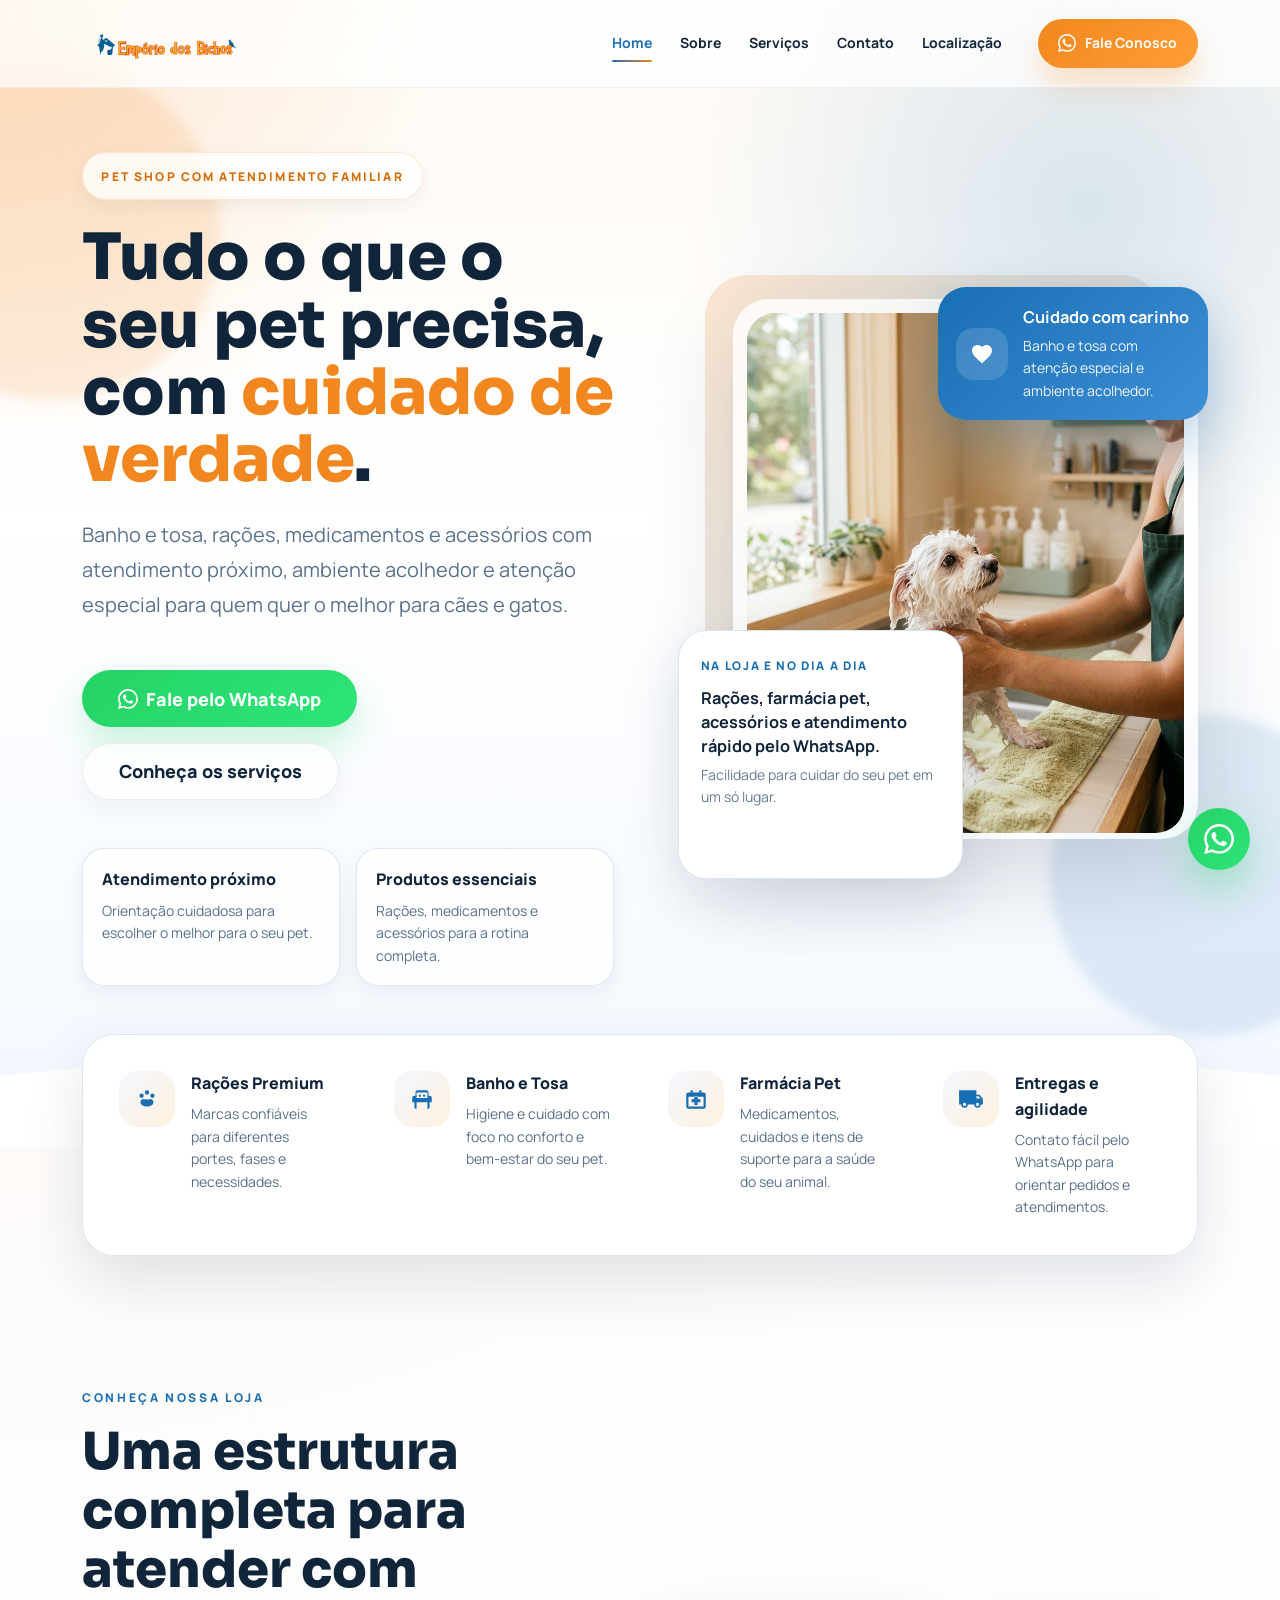
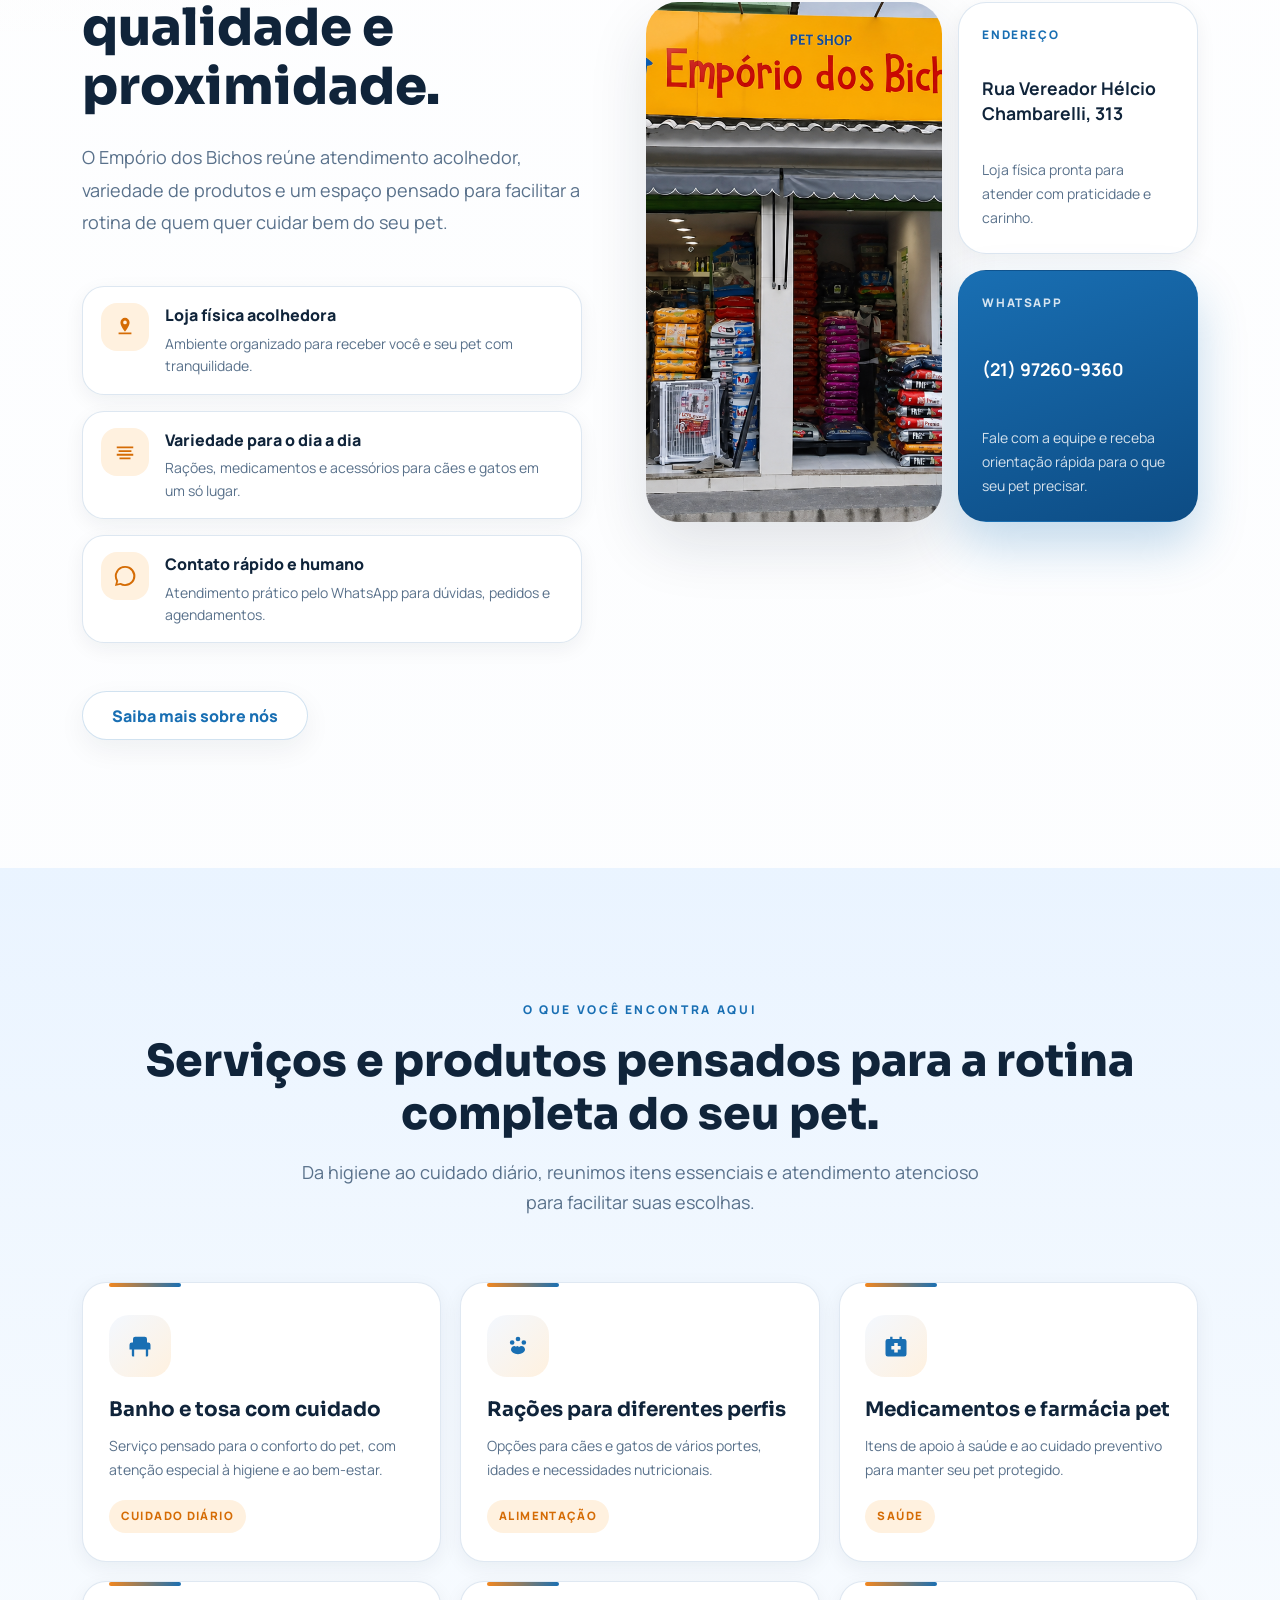
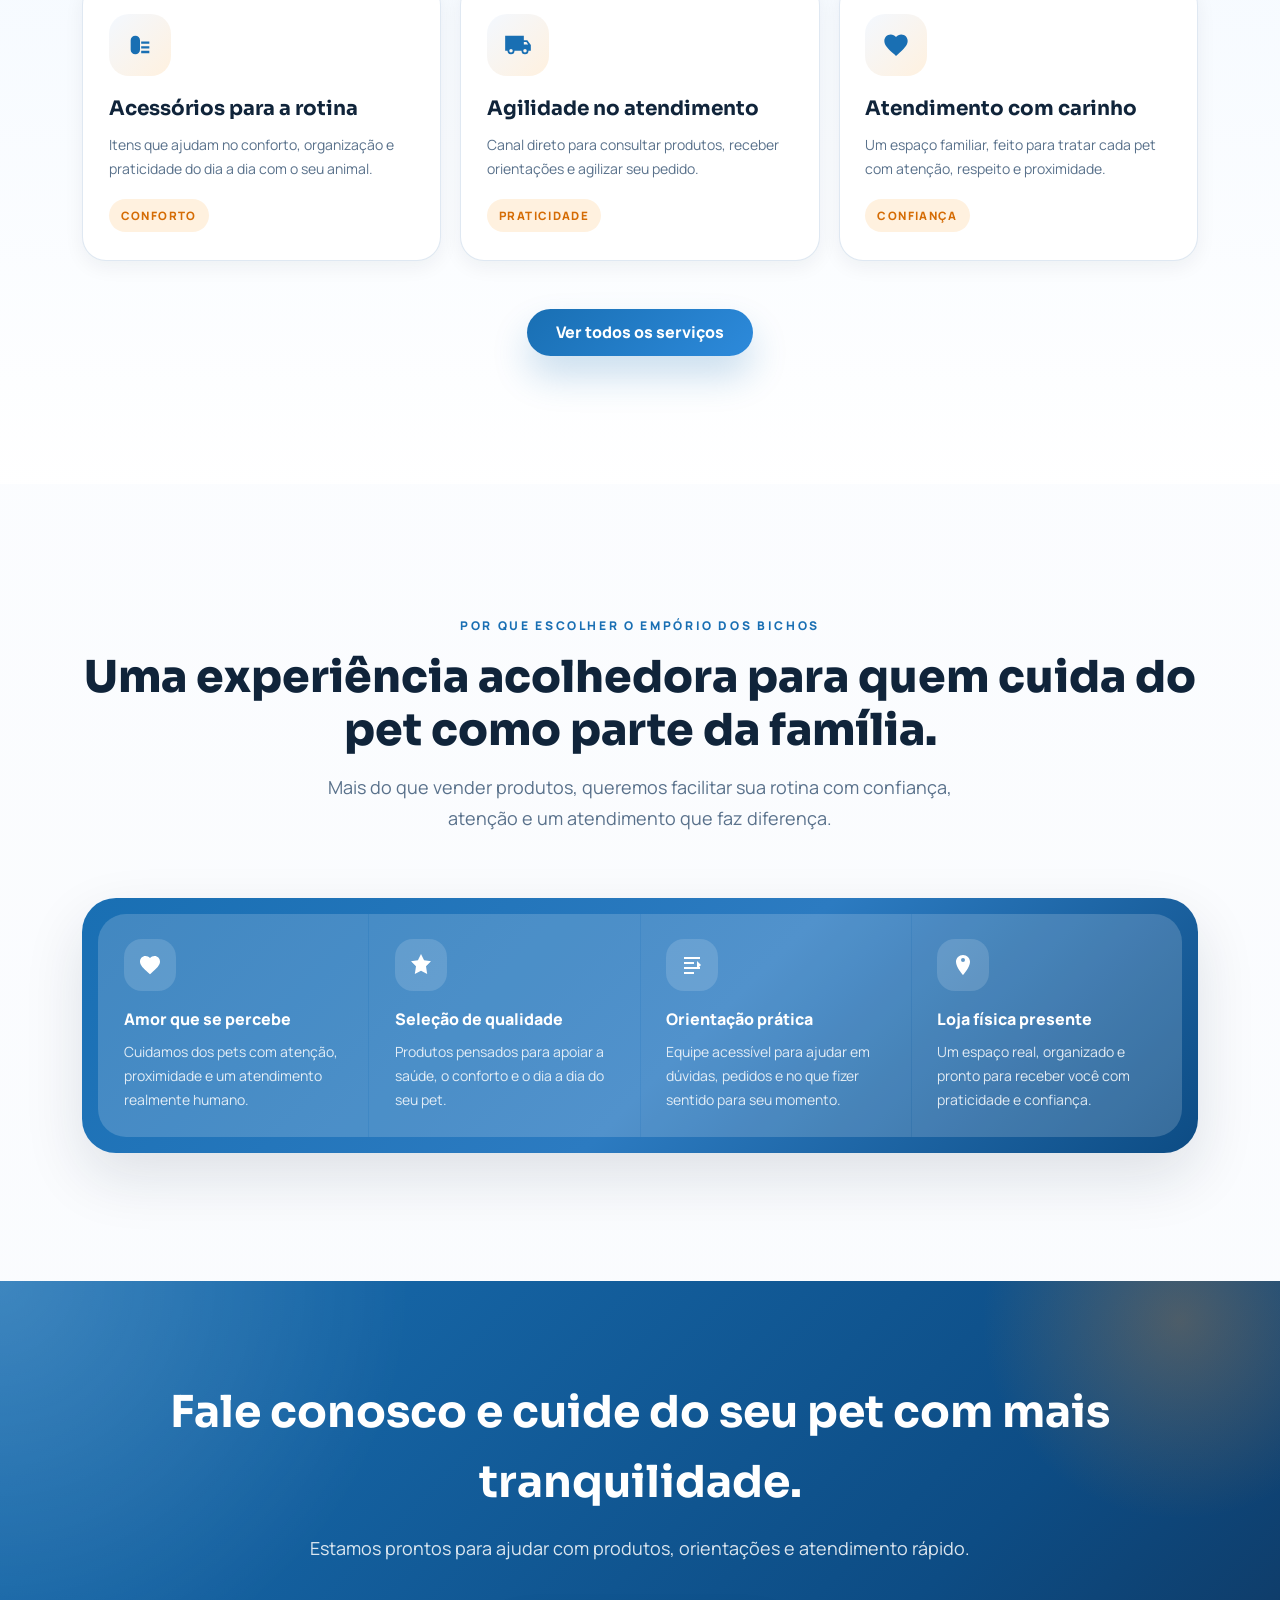
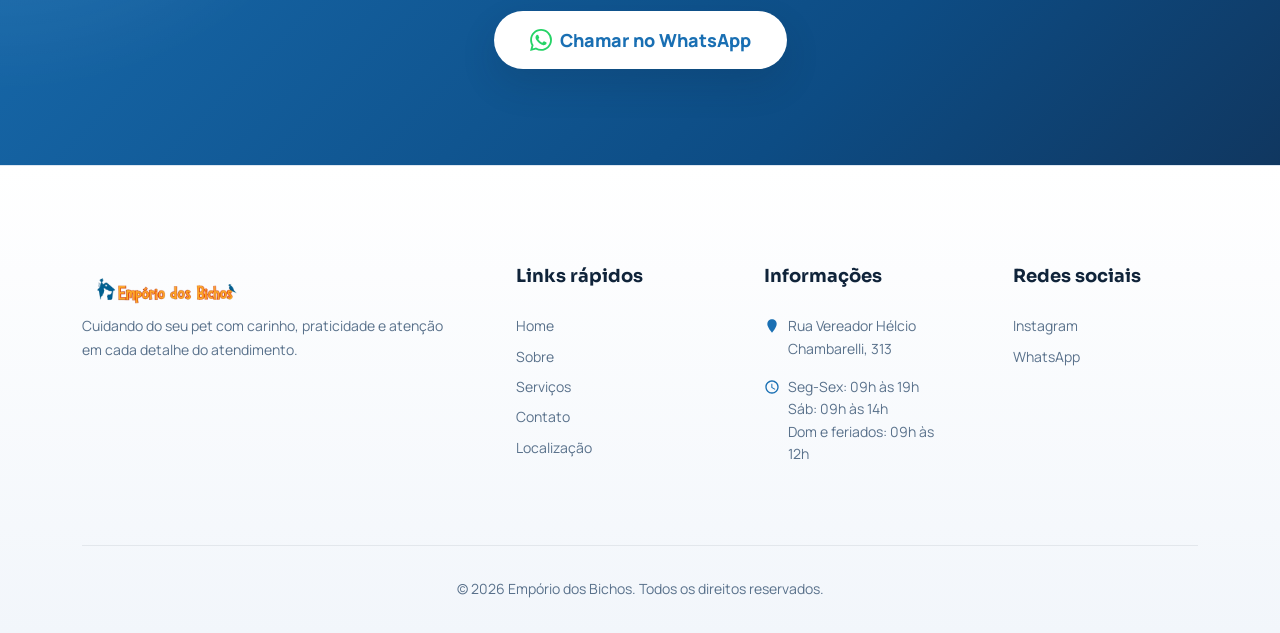
==== commit 88d779ba: "alterações layout" ====
--- a/site/index.html
+++ b/site/index.html
@@ -4,12 +4,12 @@
 <head>
   <meta charset="UTF-8">
   <meta name="viewport" content="width=device-width, initial-scale=1.0">
-  <title>Empório dos Bichos — Pet Shop com Amor e Dedicação</title>
+  <title>Empório dos Bichos - Pet shop com cuidado e carinho</title>
   <meta name="description"
-    content="Empório dos Bichos: pet shop com banho, tosa, ração, brinquedos e remédios para cães e gatos. Atendimento com carinho na Rua Vereador Hélcio Chambarelli, 313.">
-  <meta property="og:title" content="Empório dos Bichos — Pet Shop com Amor e Dedicação">
+    content="Empório dos Bichos: pet shop com banho e tosa, rações, medicamentos, acessórios e atendimento familiar para cães e gatos.">
+  <meta property="og:title" content="Empório dos Bichos - Pet shop com cuidado e carinho">
   <meta property="og:description"
-    content="Cuidamos do seu pet com amor e dedicação. Banho, tosa, ração, brinquedos e muito mais.">
+    content="Tudo o que o seu pet precisa em um só lugar, com atendimento próximo, produtos selecionados e muito carinho.">
   <meta property="og:type" content="website">
   <meta property="og:locale" content="pt_BR">
   <link rel="stylesheet" href="css/reset.css">
@@ -19,8 +19,6 @@
 </head>
 
 <body>
-
-  <!-- Header -->
   <header class="header" id="header">
     <div class="container">
       <a href="index.html" class="logo" id="logo">
@@ -32,6 +30,13 @@
         <a href="servicos.html" class="nav-link">Serviços</a>
         <a href="contato.html" class="nav-link">Contato</a>
         <a href="localizacao.html" class="nav-link">Localização</a>
+        <a href="#" class="nav-link nav-cta" onclick="openWhatsApp(); return false;">
+          <svg viewBox="0 0 24 24" fill="currentColor">
+            <path
+              d="M17.472 14.382c-.297-.149-1.758-.867-2.03-.967-.273-.099-.471-.148-.67.15-.197.297-.767.966-.94 1.164-.173.199-.347.223-.644.075-.297-.15-1.255-.463-2.39-1.475-.883-.788-1.48-1.761-1.653-2.059-.173-.297-.018-.458.13-.606.134-.133.298-.347.446-.52.149-.174.198-.298.298-.497.099-.198.05-.371-.025-.52-.075-.149-.669-1.612-.916-2.207-.242-.579-.487-.5-.669-.51-.173-.008-.371-.01-.57-.01-.198 0-.52.074-.792.372-.272.297-1.04 1.016-1.04 2.479 0 1.462 1.065 2.875 1.213 3.074.149.198 2.096 3.2 5.077 4.487.709.306 1.262.489 1.694.625.712.227 1.36.195 1.871.118.571-.085 1.758-.719 2.006-1.413.248-.694.248-1.289.173-1.413-.074-.124-.272-.198-.57-.347m-5.421 7.403h-.004a9.87 9.87 0 01-5.031-1.378l-.361-.214-3.741.982.998-3.648-.235-.374a9.86 9.86 0 01-1.51-5.26c.001-5.45 4.436-9.884 9.888-9.884 2.64 0 5.122 1.03 6.988 2.898a9.825 9.825 0 012.893 6.994c-.003 5.45-4.437 9.884-9.885 9.884m8.413-18.297A11.815 11.815 0 0012.05 0C5.495 0 .16 5.335.157 11.892c0 2.096.547 4.142 1.588 5.945L.057 24l6.305-1.654a11.882 11.882 0 005.683 1.448h.005c6.554 0 11.89-5.335 11.893-11.893a11.821 11.821 0 00-3.48-8.413z" />
+          </svg>
+          <span>Fale Conosco</span>
+        </a>
       </nav>
       <button class="menu-toggle" id="menuToggle" aria-label="Abrir menu">
         <span></span><span></span><span></span>
@@ -40,183 +45,349 @@
     <div class="nav-overlay" id="navOverlay"></div>
   </header>
 
-  <!-- Hero -->
   <section class="hero" id="hero">
-    <div class="hero-bg">
-      <img src="assets/images/hero-banner.png" alt="" loading="eager">
-    </div>
-    <div class="hero-overlay"></div>
-    <div class="container">
-      <div class="hero-content">
-        <span class="hero-label">🐾 Bem-vindo ao Empório dos Bichos</span>
-        <h1>Cuidando do seu pet com <em>amor</em> e dedicação</h1>
-        <p>Mais do que um pet shop, somos um lugar de confiança para tutores que querem o melhor para seus companheiros.
-          Aqui, o amor pelos animais é a nossa essência.</p>
+    <div class="hero-ambient hero-ambient-left"></div>
+    <div class="hero-ambient hero-ambient-right"></div>
+
+    <div class="container hero-layout">
+      <div class="hero-copy reveal">
+        <span class="hero-label">Pet shop com atendimento familiar</span>
+        <h1>Tudo o que o seu pet precisa, com <span>cuidado de verdade</span>.</h1>
+        <p>Banho e tosa, rações, medicamentos e acessórios com atendimento próximo, ambiente acolhedor e atenção especial
+          para quem quer o melhor para cães e gatos.</p>
+
         <div class="hero-buttons">
           <a href="#" class="btn btn-whatsapp btn-lg" onclick="openWhatsApp(); return false;" id="heroCta">
             <svg viewBox="0 0 24 24" fill="currentColor">
               <path
                 d="M17.472 14.382c-.297-.149-1.758-.867-2.03-.967-.273-.099-.471-.148-.67.15-.197.297-.767.966-.94 1.164-.173.199-.347.223-.644.075-.297-.15-1.255-.463-2.39-1.475-.883-.788-1.48-1.761-1.653-2.059-.173-.297-.018-.458.13-.606.134-.133.298-.347.446-.52.149-.174.198-.298.298-.497.099-.198.05-.371-.025-.52-.075-.149-.669-1.612-.916-2.207-.242-.579-.487-.5-.669-.51-.173-.008-.371-.01-.57-.01-.198 0-.52.074-.792.372-.272.297-1.04 1.016-1.04 2.479 0 1.462 1.065 2.875 1.213 3.074.149.198 2.096 3.2 5.077 4.487.709.306 1.262.489 1.694.625.712.227 1.36.195 1.871.118.571-.085 1.758-.719 2.006-1.413.248-.694.248-1.289.173-1.413-.074-.124-.272-.198-.57-.347m-5.421 7.403h-.004a9.87 9.87 0 01-5.031-1.378l-.361-.214-3.741.982.998-3.648-.235-.374a9.86 9.86 0 01-1.51-5.26c.001-5.45 4.436-9.884 9.888-9.884 2.64 0 5.122 1.03 6.988 2.898a9.825 9.825 0 012.893 6.994c-.003 5.45-4.437 9.884-9.885 9.884m8.413-18.297A11.815 11.815 0 0012.05 0C5.495 0 .16 5.335.157 11.892c0 2.096.547 4.142 1.588 5.945L.057 24l6.305-1.654a11.882 11.882 0 005.683 1.448h.005c6.554 0 11.89-5.335 11.893-11.893a11.821 11.821 0 00-3.48-8.413z" />
             </svg>
-            Fale Conosco
+            Fale pelo WhatsApp
           </a>
-          <a href="servicos.html" class="btn btn-outline btn-lg" id="heroServices">Nossos Serviços</a>
-        </div>
-      </div>
-    </div>
-    <div class="hero-image">
-      <img src="assets/images/hero-banner.png" alt="Pet feliz no Empório dos Bichos" loading="eager">
-    </div>
-  </section>
-
-  <!-- About Preview -->
+          <a href="servicos.html" class="btn btn-ghost btn-lg" id="heroServices">Conheça os serviços</a>
+        </div>
+
+        <div class="hero-highlights">
+          <div class="hero-highlight">
+            <strong>Atendimento próximo</strong>
+            <span>Orientação cuidadosa para escolher o melhor para o seu pet.</span>
+          </div>
+          <div class="hero-highlight">
+            <strong>Produtos essenciais</strong>
+            <span>Rações, medicamentos e acessórios para a rotina completa.</span>
+          </div>
+        </div>
+      </div>
+
+      <div class="hero-visual reveal reveal-delay-2">
+        <div class="hero-photo-frame">
+          <img src="assets/images/about-petshop.png" alt="Banho e cuidado no Empório dos Bichos" loading="eager">
+        </div>
+
+        <div class="hero-badge">
+          <div class="hero-badge-icon">
+            <svg viewBox="0 0 24 24" fill="currentColor">
+              <path
+                d="M12 21.35l-1.45-1.32C5.4 15.36 2 12.28 2 8.5 2 5.42 4.42 3 7.5 3c1.74 0 3.41.81 4.5 2.09C13.09 3.81 14.76 3 16.5 3 19.58 3 22 5.42 22 8.5c0 3.78-3.4 6.86-8.55 11.54L12 21.35z" />
+            </svg>
+          </div>
+          <div>
+            <strong>Cuidado com carinho</strong>
+            <span>Banho e tosa com atenção especial e ambiente acolhedor.</span>
+          </div>
+        </div>
+
+        <div class="hero-floating-card">
+          <span class="floating-card-label">Na loja e no dia a dia</span>
+          <strong>Rações, farmácia pet, acessórios e atendimento rápido pelo WhatsApp.</strong>
+          <p>Facilidade para cuidar do seu pet em um só lugar.</p>
+        </div>
+      </div>
+    </div>
+
+    <div class="hero-wave" aria-hidden="true"></div>
+  </section>
+
+  <section class="feature-strip-wrap" aria-label="Destaques do Empório dos Bichos">
+    <div class="container">
+      <div class="feature-strip">
+        <article class="feature-item reveal reveal-delay-1">
+          <div class="feature-item-icon">
+            <svg viewBox="0 0 24 24">
+              <path
+                d="M12 4a2 2 0 110 4 2 2 0 010-4zm-5 3a2 2 0 110 4 2 2 0 010-4zm10 0a2 2 0 110 4 2 2 0 010-4zm-8 5c-1.66 0-3 1.34-3 3 0 2.21 2.69 4 6 4s6-1.79 6-4c0-1.66-1.34-3-3-3-.88 0-1.68.38-2.23.98A3.48 3.48 0 0012 12c-.69 0-1.34.21-1.86.58A2.98 2.98 0 009 12z" />
+            </svg>
+          </div>
+          <div>
+            <h3>Rações Premium</h3>
+            <p>Marcas confiáveis para diferentes portes, fases e necessidades.</p>
+          </div>
+        </article>
+
+        <article class="feature-item reveal reveal-delay-2">
+          <div class="feature-item-icon">
+            <svg viewBox="0 0 24 24">
+              <path
+                d="M6 4h10a2 2 0 012 2v3h1a2 2 0 012 2v4h-2v5a1 1 0 01-1 1h-1v-6H7v6H6a1 1 0 01-1-1v-5H3v-4a2 2 0 012-2h1V6a2 2 0 012-2zm1 7h10V6H7v5zm2-3h2v2H9V8zm4 0h2v2h-2V8z" />
+            </svg>
+          </div>
+          <div>
+            <h3>Banho e Tosa</h3>
+            <p>Higiene e cuidado com foco no conforto e bem-estar do seu pet.</p>
+          </div>
+        </article>
+
+        <article class="feature-item reveal reveal-delay-3">
+          <div class="feature-item-icon">
+            <svg viewBox="0 0 24 24">
+              <path
+                d="M10.5 15H8v-3h2.5V9.5h3V12H16v3h-2.5v2.5h-3V15zM19 6h-2V4h-2v2H9V4H7v2H5a2 2 0 00-2 2v11a2 2 0 002 2h14a2 2 0 002-2V8a2 2 0 00-2-2zm0 13H5V10h14v9z" />
+            </svg>
+          </div>
+          <div>
+            <h3>Farmácia Pet</h3>
+            <p>Medicamentos, cuidados e itens de suporte para a saúde do seu animal.</p>
+          </div>
+        </article>
+
+        <article class="feature-item reveal reveal-delay-4">
+          <div class="feature-item-icon">
+            <svg viewBox="0 0 24 24">
+              <path
+                d="M20 8h-3V4H1v13h2a3 3 0 006 0h6a3 3 0 006 0h2v-5l-3-4zM6 18.5A1.5 1.5 0 117.5 17 1.5 1.5 0 016 18.5zm12 0a1.5 1.5 0 111.5-1.5A1.5 1.5 0 0118 18.5zM17 9.5h2.2l1.5 2H17z" />
+            </svg>
+          </div>
+          <div>
+            <h3>Entregas e agilidade</h3>
+            <p>Contato fácil pelo WhatsApp para orientar pedidos e atendimentos.</p>
+          </div>
+        </article>
+      </div>
+    </div>
+  </section>
+
   <section class="section" id="sobre-preview">
     <div class="container">
-      <div class="about-preview">
-        <div class="about-preview-img reveal">
-          <img src="assets/images/about-petshop.png" alt="Cuidando de pets com carinho" loading="lazy">
-        </div>
-        <div class="about-preview-text reveal reveal-delay-2">
-          <span class="section-label" style="text-align:left;width:auto;">Nossa História</span>
-          <h2>Um lugar de <em style="color:var(--color-primary);font-style:normal;">confiança</em> para o seu pet</h2>
-          <p>Desde o início, nascemos de um propósito simples, mas muito forte: cuidar dos animais com o mesmo amor e
-            dedicação que temos pelos nossos próprios.</p>
-          <p>Fundado por uma família apaixonada por pets, nosso espaço foi criado pensando no bem-estar, na segurança e
-            na felicidade de cada animal que passa por aqui.</p>
-          <a href="sobre.html" class="btn btn-outline">Conheça Nossa História</a>
-        </div>
-      </div>
-    </div>
-  </section>
-
-  <!-- Services -->
+      <div class="store-showcase">
+        <div class="store-copy reveal">
+          <span class="section-label section-label-left">Conheça nossa loja</span>
+          <h2>Uma estrutura completa para atender com qualidade e proximidade.</h2>
+          <p>O Empório dos Bichos reúne atendimento acolhedor, variedade de produtos e um espaço pensado para facilitar a
+            rotina de quem quer cuidar bem do seu pet.</p>
+
+          <div class="store-points">
+            <div class="store-point">
+              <div class="store-point-icon">
+                <svg viewBox="0 0 24 24">
+                  <path
+                    d="M12 2a5 5 0 00-5 5c0 4.25 5 10 5 10s5-5.75 5-10a5 5 0 00-5-5zm0 7a2 2 0 110-4 2 2 0 010 4zm-7 9h14v2H5z" />
+                </svg>
+              </div>
+              <div>
+                <strong>Loja física acolhedora</strong>
+                <span>Ambiente organizado para receber você e seu pet com tranquilidade.</span>
+              </div>
+            </div>
+
+            <div class="store-point">
+              <div class="store-point-icon">
+                <svg viewBox="0 0 24 24">
+                  <path
+                    d="M3 6h18v2H3zm2 4h14v2H5zm-2 4h18v2H3zm3 4h12v2H6z" />
+                </svg>
+              </div>
+              <div>
+                <strong>Variedade para o dia a dia</strong>
+                <span>Rações, medicamentos e acessórios para cães e gatos em um só lugar.</span>
+              </div>
+            </div>
+
+            <div class="store-point">
+              <div class="store-point-icon">
+                <svg viewBox="0 0 24 24">
+                  <path
+                    d="M12 1a11 11 0 00-9.54 16.5L1 23l5.77-1.51A11 11 0 1012 1zm0 20a8.97 8.97 0 01-4.56-1.24l-.33-.19-3.42.9.92-3.34-.22-.34A9 9 0 1112 21z" />
+                </svg>
+              </div>
+              <div>
+                <strong>Contato rápido e humano</strong>
+                <span>Atendimento prático pelo WhatsApp para dúvidas, pedidos e agendamentos.</span>
+              </div>
+            </div>
+          </div>
+
+          <a href="sobre.html" class="btn btn-outline">Saiba mais sobre nós</a>
+        </div>
+
+        <div class="store-visual reveal reveal-delay-2">
+          <figure class="store-main-photo">
+            <img src="assets/images/hero-banner.png" alt="Fachada do Empório dos Bichos" loading="lazy">
+          </figure>
+          <div class="store-side-stack">
+            <div class="store-info-card">
+              <span>Endereço</span>
+              <strong>Rua Vereador Hélcio Chambarelli, 313</strong>
+              <p>Loja física pronta para atender com praticidade e carinho.</p>
+            </div>
+            <div class="store-info-card accent">
+              <span>WhatsApp</span>
+              <strong>(21) 97260-9360</strong>
+              <p>Fale com a equipe e receba orientação rápida para o que seu pet precisar.</p>
+            </div>
+          </div>
+        </div>
+      </div>
+    </div>
+  </section>
+
   <section class="section section-alt" id="servicos-home">
     <div class="container">
-      <span class="section-label reveal">O que oferecemos</span>
-      <h2 class="section-title reveal">Nossos Serviços</h2>
-      <p class="section-subtitle reveal">Tudo o que o seu pet precisa em um só lugar, com atendimento personalizado e
-        muito carinho.</p>
+      <span class="section-label reveal">O que você encontra aqui</span>
+      <h2 class="section-title reveal">Serviços e produtos pensados para a rotina completa do seu pet.</h2>
+      <p class="section-subtitle reveal">Da higiene ao cuidado diário, reunimos itens essenciais e atendimento atencioso
+        para facilitar suas escolhas.</p>
+
       <div class="services-grid">
         <div class="card service-card reveal reveal-delay-1">
           <div class="service-card-icon">
             <svg viewBox="0 0 24 24">
               <path
-                d="M7.5 5.6L5 7l1.4-2.5L5 2l2.5 1.4L10 2 8.6 4.5 10 7 7.5 5.6zm12 9.8L22 14l-1.4 2.5L22 19l-2.5-1.4L17 19l1.4-2.5L17 14l2.5 1.4zM22 2l-2.5 1.4L17 2l1.4 2.5L17 7l2.5-1.4L22 7l-1.4-2.5L22 2zm-7.63 5.29a.996.996 0 00-1.41 0L1.29 18.96a.996.996 0 000 1.41l2.34 2.34c.39.39 1.02.39 1.41 0L16.7 11.05a.996.996 0 000-1.41l-2.33-2.35z" />
-            </svg>
-          </div>
-          <h3>Banho e Tosa</h3>
-          <p>Cuidamos da higiene e beleza do seu pet com carinho e profissionalismo.</p>
-        </div>
+                d="M6 4h10a2 2 0 012 2v3h1a2 2 0 012 2v4h-2v5a1 1 0 01-1 1h-1v-6H7v6H6a1 1 0 01-1-1v-5H3v-4a2 2 0 012-2h1V6a2 2 0 012-2z" />
+            </svg>
+          </div>
+          <h3>Banho e tosa com cuidado</h3>
+          <p>Serviço pensado para o conforto do pet, com atenção especial à higiene e ao bem-estar.</p>
+          <span class="service-card-meta">Cuidado diário</span>
+        </div>
+
         <div class="card service-card reveal reveal-delay-2">
           <div class="service-card-icon">
             <svg viewBox="0 0 24 24">
               <path
-                d="M11 9H9V2H7v7H5V2H3v7c0 2.12 1.66 3.84 3.75 3.97V22h2.5v-9.03C11.34 12.84 13 11.12 13 9V2h-2v7zm5-3v8h2.5v8H21V2c-2.76 0-5 2.24-5 4z" />
-            </svg>
-          </div>
-          <h3>Ração e Alimentação</h3>
-          <p>As melhores marcas de ração para cães e gatos, para todas as idades e portes.</p>
-        </div>
+                d="M12 4a2 2 0 110 4 2 2 0 010-4zm-5 3a2 2 0 110 4 2 2 0 010-4zm10 0a2 2 0 110 4 2 2 0 010-4zm-8 5c-1.66 0-3 1.34-3 3 0 2.21 2.69 4 6 4s6-1.79 6-4c0-1.66-1.34-3-3-3-.88 0-1.68.38-2.23.98A3.48 3.48 0 0012 12c-.69 0-1.34.21-1.86.58A2.98 2.98 0 009 12z" />
+            </svg>
+          </div>
+          <h3>Rações para diferentes perfis</h3>
+          <p>Opções para cães e gatos de vários portes, idades e necessidades nutricionais.</p>
+          <span class="service-card-meta">Alimentação</span>
+        </div>
+
         <div class="card service-card reveal reveal-delay-3">
           <div class="service-card-icon">
             <svg viewBox="0 0 24 24">
               <path
-                d="M4.5 9.5a5 5 0 00-.46 2c0 2.76 2.24 5 5 5s5-2.24 5-5c0-.71-.16-1.39-.46-2M12 2C6.48 2 2 6.48 2 12s4.48 10 10 10 10-4.48 10-10S17.52 2 12 2zm0 18c-4.42 0-8-3.58-8-8 0-1.85.63-3.55 1.69-4.9L16.9 18.31C15.55 19.37 13.85 20 12 20zm6.31-3.1L7.1 5.69C8.45 4.63 10.15 4 12 4c4.42 0 8 3.58 8 8 0 1.85-.63 3.55-1.69 4.9z" />
-            </svg>
-          </div>
-          <h3>Brinquedos e Acessórios</h3>
-          <p>Diversão garantida com coleiras, caminhas, roupinhas e muito mais.</p>
-        </div>
+                d="M10.5 15H8v-3h2.5V9.5h3V12H16v3h-2.5v2.5h-3V15zM19 6h-2V4h-2v2H9V4H7v2H5a2 2 0 00-2 2v11a2 2 0 002 2h14a2 2 0 002-2V8a2 2 0 00-2-2z" />
+            </svg>
+          </div>
+          <h3>Medicamentos e farmácia pet</h3>
+          <p>Itens de apoio à saúde e ao cuidado preventivo para manter seu pet protegido.</p>
+          <span class="service-card-meta">Saúde</span>
+        </div>
+
         <div class="card service-card reveal reveal-delay-1">
           <div class="service-card-icon">
             <svg viewBox="0 0 24 24">
               <path
-                d="M10.5 15H8v-3h2.5V9.5h3V12H16v3h-2.5v2.5h-3V15zM19 8v11c0 1.1-.9 2-2 2H7c-1.1 0-2-.9-2-2V8c0-1.1.9-2 2-2h1V4h2v2h4V4h2v2h1c1.1 0 2 .9 2 2zm-2 0H7v11h10V8z" />
-            </svg>
-          </div>
-          <h3>Farmácia Pet</h3>
-          <p>Medicamentos, vermífugos e antipulgas para manter seu pet protegido.</p>
-        </div>
+                d="M4 8a4 4 0 118 0v8a4 4 0 11-8 0V8zm9 1h7v2h-7zm0 4h7v2h-7zm0 4h7v2h-7z" />
+            </svg>
+          </div>
+          <h3>Acessórios para a rotina</h3>
+          <p>Itens que ajudam no conforto, organização e praticidade do dia a dia com o seu animal.</p>
+          <span class="service-card-meta">Conforto</span>
+        </div>
+
         <div class="card service-card reveal reveal-delay-2">
           <div class="service-card-icon">
             <svg viewBox="0 0 24 24">
               <path
-                d="M4.5 9.5C4.5 5.36 7.86 2 12 2s7.5 3.36 7.5 7.5c0 5.25-7.5 12.5-7.5 12.5S4.5 14.75 4.5 9.5zm4.47-1.57a2.116 2.116 0 000 3l3.03 3.03 3.03-3.03a2.116 2.116 0 000-3 2.116 2.116 0 00-3 0l-.03.03-.03-.03a2.116 2.116 0 00-3 0z" />
-            </svg>
-          </div>
-          <h3>Produtos para Cães</h3>
-          <p>Linha completa de shampoos, condicionadores, petiscos e muito mais.</p>
-        </div>
+                d="M20 8h-3V4H1v13h2a3 3 0 006 0h6a3 3 0 006 0h2v-5l-3-4zM6 18.5A1.5 1.5 0 117.5 17 1.5 1.5 0 016 18.5zm12 0a1.5 1.5 0 111.5-1.5A1.5 1.5 0 0118 18.5zM17 9.5h2.2l1.5 2H17z" />
+            </svg>
+          </div>
+          <h3>Agilidade no atendimento</h3>
+          <p>Canal direto para consultar produtos, receber orientações e agilizar seu pedido.</p>
+          <span class="service-card-meta">Praticidade</span>
+        </div>
+
         <div class="card service-card reveal reveal-delay-3">
           <div class="service-card-icon">
             <svg viewBox="0 0 24 24">
               <path
-                d="M12 2C6.48 2 2 6.48 2 12s4.48 10 10 10 10-4.48 10-10S17.52 2 12 2zm-1 17.93c-3.95-.49-7-3.85-7-7.93 0-.62.08-1.21.21-1.79L9 15v1c0 1.1.9 2 2 2v1.93zm6.9-2.54c-.26-.81-1-1.39-1.9-1.39h-1v-3c0-.55-.45-1-1-1H8v-2h2c.55 0 1-.45 1-1V7h2c1.1 0 2-.9 2-2v-.41c2.93 1.19 5 4.06 5 7.41 0 2.08-.8 3.97-2.1 5.39z" />
-            </svg>
-          </div>
-          <h3>Produtos para Gatos</h3>
-          <p>Tudo para o seu felino: areias, arranhadores, sachês e acessórios.</p>
-        </div>
-      </div>
-      <div class="text-center reveal" style="padding-top: var(--space-3xl);">
-        <a href="servicos.html" class="btn btn-primary">Ver Todos os Serviços</a>
-      </div>
-    </div>
-  </section>
-
-  <!-- Info Strip -->
+                d="M12 21.35l-1.45-1.32C5.4 15.36 2 12.28 2 8.5 2 5.42 4.42 3 7.5 3c1.74 0 3.41.81 4.5 2.09C13.09 3.81 14.76 3 16.5 3 19.58 3 22 5.42 22 8.5c0 3.78-3.4 6.86-8.55 11.54L12 21.35z" />
+            </svg>
+          </div>
+          <h3>Atendimento com carinho</h3>
+          <p>Um espaço familiar, feito para tratar cada pet com atenção, respeito e proximidade.</p>
+          <span class="service-card-meta">Confiança</span>
+        </div>
+      </div>
+
+      <div class="section-actions reveal">
+        <a href="servicos.html" class="btn btn-primary">Ver todos os serviços</a>
+      </div>
+    </div>
+  </section>
+
   <section class="section" id="info-home">
     <div class="container">
-      <div class="info-strip">
-        <div class="info-item reveal reveal-delay-1">
-          <div class="info-item-icon">
-            <svg viewBox="0 0 24 24">
-              <path
-                d="M12 2C8.13 2 5 5.13 5 9c0 5.25 7 13 7 13s7-7.75 7-13c0-3.87-3.13-7-7-7zm0 9.5c-1.38 0-2.5-1.12-2.5-2.5s1.12-2.5 2.5-2.5 2.5 1.12 2.5 2.5-1.12 2.5-2.5 2.5z" />
-            </svg>
-          </div>
-          <div>
-            <h4>Localização</h4>
-            <p>Rua Vereador Hélcio Chambarelli, 313</p>
-            <a href="localizacao.html" style="color:var(--color-primary);font-size:var(--text-sm);font-weight:600;">Ver
-              no mapa →</a>
-          </div>
-        </div>
-        <div class="info-item reveal reveal-delay-2">
-          <div class="info-item-icon">
-            <svg viewBox="0 0 24 24">
-              <path
-                d="M11.99 2C6.47 2 2 6.48 2 12s4.47 10 9.99 10C17.52 22 22 17.52 22 12S17.52 2 11.99 2zM12 20c-4.42 0-8-3.58-8-8s3.58-8 8-8 8 3.58 8 8-3.58 8-8 8zm.5-13H11v6l5.25 3.15.75-1.23-4.5-2.67z" />
-            </svg>
-          </div>
-          <div>
-            <h4>Horário</h4>
-            <p>Seg a Sex: 09h às 19h<br>Sáb: 09h às 14h<br>Dom e Feriados: 09h às 12h</p>
-          </div>
-        </div>
-        <div class="info-item reveal reveal-delay-3">
-          <div class="info-item-icon">
-            <svg viewBox="0 0 24 24" fill="currentColor">
-              <path
-                d="M17.472 14.382c-.297-.149-1.758-.867-2.03-.967-.273-.099-.471-.148-.67.15-.197.297-.767.966-.94 1.164-.173.199-.347.223-.644.075-.297-.15-1.255-.463-2.39-1.475-.883-.788-1.48-1.761-1.653-2.059-.173-.297-.018-.458.13-.606.134-.133.298-.347.446-.52.149-.174.198-.298.298-.497.099-.198.05-.371-.025-.52-.075-.149-.669-1.612-.916-2.207-.242-.579-.487-.5-.669-.51-.173-.008-.371-.01-.57-.01-.198 0-.52.074-.792.372-.272.297-1.04 1.016-1.04 2.479 0 1.462 1.065 2.875 1.213 3.074.149.198 2.096 3.2 5.077 4.487.709.306 1.262.489 1.694.625.712.227 1.36.195 1.871.118.571-.085 1.758-.719 2.006-1.413.248-.694.248-1.289.173-1.413-.074-.124-.272-.198-.57-.347m-5.421 7.403h-.004a9.87 9.87 0 01-5.031-1.378l-.361-.214-3.741.982.998-3.648-.235-.374a9.86 9.86 0 01-1.51-5.26c.001-5.45 4.436-9.884 9.888-9.884 2.64 0 5.122 1.03 6.988 2.898a9.825 9.825 0 012.893 6.994c-.003 5.45-4.437 9.884-9.885 9.884m8.413-18.297A11.815 11.815 0 0012.05 0C5.495 0 .16 5.335.157 11.892c0 2.096.547 4.142 1.588 5.945L.057 24l6.305-1.654a11.882 11.882 0 005.683 1.448h.005c6.554 0 11.89-5.335 11.893-11.893a11.821 11.821 0 00-3.48-8.413z" />
-            </svg>
-          </div>
-          <div>
-            <h4>WhatsApp</h4>
-            <p>(21) 97260-9360</p>
-            <a href="#" onclick="openWhatsApp(); return false;"
-              style="color:var(--color-primary);font-size:var(--text-sm);font-weight:600;">Enviar mensagem →</a>
-          </div>
-        </div>
-      </div>
-    </div>
-  </section>
-
-  <!-- CTA Banner -->
+      <span class="section-label reveal">Por que escolher o Empório dos Bichos</span>
+      <h2 class="section-title reveal">Uma experiência acolhedora para quem cuida do pet como parte da família.</h2>
+      <p class="section-subtitle reveal">Mais do que vender produtos, queremos facilitar sua rotina com confiança,
+        atenção e um atendimento que faz diferença.</p>
+
+      <div class="trust-shell reveal reveal-delay-1">
+        <div class="trust-grid">
+          <article class="trust-item">
+            <div class="trust-item-icon">
+              <svg viewBox="0 0 24 24">
+                <path
+                  d="M12 21.35l-1.45-1.32C5.4 15.36 2 12.28 2 8.5 2 5.42 4.42 3 7.5 3c1.74 0 3.41.81 4.5 2.09C13.09 3.81 14.76 3 16.5 3 19.58 3 22 5.42 22 8.5c0 3.78-3.4 6.86-8.55 11.54L12 21.35z" />
+              </svg>
+            </div>
+            <h3>Amor que se percebe</h3>
+            <p>Cuidamos dos pets com atenção, proximidade e um atendimento realmente humano.</p>
+          </article>
+
+          <article class="trust-item">
+            <div class="trust-item-icon">
+              <svg viewBox="0 0 24 24">
+                <path
+                  d="M12 1l3.09 6.26L22 8.27l-5 4.87L18.18 21 12 17.77 5.82 21 7 13.14 2 8.27l6.91-1.01z" />
+              </svg>
+            </div>
+            <h3>Seleção de qualidade</h3>
+            <p>Produtos pensados para apoiar a saúde, o conforto e o dia a dia do seu pet.</p>
+          </article>
+
+          <article class="trust-item">
+            <div class="trust-item-icon">
+              <svg viewBox="0 0 24 24">
+                <path
+                  d="M4 4h16v2H4zm0 5h10v2H4zm0 5h16v2H4zm0 5h10v2H4zM17 8l4 4-4 4z" />
+              </svg>
+            </div>
+            <h3>Orientação prática</h3>
+            <p>Equipe acessível para ajudar em dúvidas, pedidos e no que fizer sentido para seu momento.</p>
+          </article>
+
+          <article class="trust-item">
+            <div class="trust-item-icon">
+              <svg viewBox="0 0 24 24">
+                <path
+                  d="M12 2C8.13 2 5 5.13 5 9c0 5.25 7 13 7 13s7-7.75 7-13c0-3.87-3.13-7-7-7zm0 7a2 2 0 110-4 2 2 0 010 4z" />
+              </svg>
+            </div>
+            <h3>Loja física presente</h3>
+            <p>Um espaço real, organizado e pronto para receber você com praticidade e confiança.</p>
+          </article>
+        </div>
+      </div>
+    </div>
+  </section>
+
   <section class="cta-banner">
     <div class="container">
-      <h2 class="reveal">Agende agora pelo WhatsApp</h2>
-      <p class="reveal reveal-delay-1">Atendimento rápido e personalizado para o seu pet</p>
+      <h2 class="reveal">Fale conosco e cuide do seu pet com mais tranquilidade.</h2>
+      <p class="reveal reveal-delay-1">Estamos prontos para ajudar com produtos, orientações e atendimento rápido.</p>
       <a href="#" class="btn btn-white btn-lg reveal reveal-delay-2" onclick="openWhatsApp(); return false;"
         id="ctaWhatsapp">
         <svg viewBox="0 0 24 24" fill="currentColor" style="width:22px;height:22px;fill:var(--color-whatsapp);">
@@ -228,7 +399,6 @@
     </div>
   </section>
 
-  <!-- Footer -->
   <footer class="footer" id="footer">
     <div class="container">
       <div class="footer-grid">
@@ -236,17 +406,18 @@
           <a href="index.html" class="logo">
             <img src="assets/images/logo-horizontal.png" alt="Empório dos Bichos" loading="lazy">
           </a>
-          <p>Cuidando do seu pet com amor e dedicação. Aqui, o amor pelos animais não é só parte do nosso trabalho… é a
-            nossa essência.</p>
-        </div>
+          <p>Cuidando do seu pet com carinho, praticidade e atenção em cada detalhe do atendimento.</p>
+        </div>
+
         <div class="footer-links">
-          <h4>Links Rápidos</h4>
+          <h4>Links rápidos</h4>
           <a href="index.html">Home</a>
           <a href="sobre.html">Sobre</a>
           <a href="servicos.html">Serviços</a>
           <a href="contato.html">Contato</a>
           <a href="localizacao.html">Localização</a>
         </div>
+
         <div class="footer-contact">
           <h4>Informações</h4>
           <div class="contact-item">
@@ -260,22 +431,23 @@
               <path
                 d="M11.99 2C6.47 2 2 6.48 2 12s4.47 10 9.99 10C17.52 22 22 17.52 22 12S17.52 2 11.99 2zM12 20c-4.42 0-8-3.58-8-8s3.58-8 8-8 8 3.58 8 8-3.58 8-8 8zm.5-13H11v6l5.25 3.15.75-1.23-4.5-2.67z" />
             </svg>
-            <span>Seg-Sex: 09h-19h<br>Sáb: 09h-14h<br>Dom: 09h-12h</span>
-          </div>
-        </div>
+            <span>Seg-Sex: 09h às 19h<br>Sáb: 09h às 14h<br>Dom e feriados: 09h às 12h</span>
+          </div>
+        </div>
+
         <div class="footer-social">
-          <h4>Redes Sociais</h4>
-          <a href="https://instagram.com/emporiodosbichosk11" target="_blank" rel="noopener noreferrer">📷 Instagram</a>
-          <a href="#" onclick="openWhatsApp(); return false;">💬 WhatsApp</a>
-        </div>
-      </div>
+          <h4>Redes sociais</h4>
+          <a href="https://instagram.com/emporiodosbichosk11" target="_blank" rel="noopener noreferrer">Instagram</a>
+          <a href="#" onclick="openWhatsApp(); return false;">WhatsApp</a>
+        </div>
+      </div>
+
       <div class="footer-bottom">
         <p>&copy; 2026 Empório dos Bichos. Todos os direitos reservados.</p>
       </div>
     </div>
   </footer>
 
-  <!-- WhatsApp Float -->
   <a href="#" class="whatsapp-float" id="whatsappFloat" aria-label="Fale conosco pelo WhatsApp">
     <span class="tooltip">Fale conosco!</span>
     <svg viewBox="0 0 24 24">
@@ -288,4 +460,4 @@
   <script src="js/main.js"></script>
 </body>
 
-</html>+</html>
--- a/site/css/variables.css
+++ b/site/css/variables.css
@@ -1,35 +1,33 @@
 /* ========================================
-   Design Tokens — Empório dos Bichos
-   Paleta baseada na identidade visual da marca:
-   Azul corporativo + Laranja vibrante
+   Design Tokens - Emporio dos Bichos
    ======================================== */
 
 :root {
-  /* ---- Cores Primárias (Azul da Logo) ---- */
-  --color-primary: #0F6FB0;
-  --color-primary-dark: #0A5289;
-  --color-primary-light: #E6F2FB;
+  /* ---- Cores ---- */
+  --color-primary: #196fb3;
+  --color-primary-dark: #0d4c84;
+  --color-primary-light: #e8f3ff;
+  --color-primary-soft: #f3f8ff;
 
-  /* ---- Cores Secundárias (Laranja da Logo) ---- */
-  --color-secondary: #E87E1D;
-  --color-secondary-dark: #CC6A10;
-  --color-secondary-light: #FFF4E8;
+  --color-secondary: #f2871f;
+  --color-secondary-dark: #d56c05;
+  --color-secondary-light: #fff1df;
 
-  /* ---- Neutros ---- */
-  --color-bg: #FAFBFD;
-  --color-white: #FFFFFF;
-  --color-text: #1A2D3D;
-  --color-text-light: #5A7184;
-  --color-border: #D8E2EB;
-  --color-dark: #0E1F2E;
+  --color-bg: #f9fbfe;
+  --color-surface: #f2f6fb;
+  --color-surface-strong: #eaf2fb;
+  --color-white: #ffffff;
+  --color-text: #10243a;
+  --color-text-light: #59718b;
+  --color-border: #d7e3ef;
+  --color-dark: #0c2034;
 
-  /* ---- WhatsApp (mantido) ---- */
-  --color-whatsapp: #25D366;
-  --color-whatsapp-dark: #128C7E;
+  --color-whatsapp: #25d366;
+  --color-whatsapp-dark: #128c7e;
 
   /* ---- Typography ---- */
-  --font-heading: 'Playfair Display', Georgia, serif;
-  --font-body: 'Inter', -apple-system, BlinkMacSystemFont, sans-serif;
+  --font-heading: 'Sora', 'Segoe UI', sans-serif;
+  --font-body: 'Manrope', 'Segoe UI', sans-serif;
 
   --text-xs: 0.75rem;
   --text-sm: 0.875rem;
@@ -38,9 +36,9 @@
   --text-xl: 1.25rem;
   --text-2xl: 1.5rem;
   --text-3xl: 2rem;
-  --text-4xl: 2.5rem;
-  --text-5xl: 3rem;
-  --text-6xl: 4rem;
+  --text-4xl: 2.75rem;
+  --text-5xl: 3.5rem;
+  --text-6xl: 4.5rem;
 
   /* ---- Spacing ---- */
   --space-xs: 0.25rem;
@@ -54,21 +52,21 @@
   --space-5xl: 8rem;
 
   /* ---- Layout ---- */
-  --max-width: 1200px;
-  --header-height: 80px;
+  --max-width: 1180px;
+  --header-height: 88px;
 
   /* ---- Shadows ---- */
-  --shadow-sm: 0 1px 3px rgba(0,0,0,0.08);
-  --shadow-md: 0 4px 12px rgba(0,0,0,0.1);
-  --shadow-lg: 0 8px 30px rgba(0,0,0,0.12);
-  --shadow-xl: 0 20px 60px rgba(0,0,0,0.15);
+  --shadow-sm: 0 6px 20px rgba(16, 36, 58, 0.06);
+  --shadow-md: 0 14px 40px rgba(16, 36, 58, 0.1);
+  --shadow-lg: 0 24px 60px rgba(16, 36, 58, 0.12);
+  --shadow-xl: 0 35px 90px rgba(16, 36, 58, 0.16);
 
   /* ---- Border Radius ---- */
-  --radius-sm: 8px;
-  --radius-md: 12px;
-  --radius-lg: 16px;
-  --radius-xl: 24px;
-  --radius-full: 50px;
+  --radius-sm: 10px;
+  --radius-md: 16px;
+  --radius-lg: 24px;
+  --radius-xl: 32px;
+  --radius-full: 999px;
 
   /* ---- Transitions ---- */
   --transition-fast: 0.2s ease;
--- a/site/css/global.css
+++ b/site/css/global.css
@@ -1,13 +1,25 @@
 /* ========================================
-   Global Styles — Empório dos Bichos
+   Global Styles - Emporio dos Bichos
    ======================================== */
-@import url('https://fonts.googleapis.com/css2?family=Inter:wght@400;500;600;700&family=Playfair+Display:wght@400;600;700&display=swap');
+@import url('https://fonts.googleapis.com/css2?family=Manrope:wght@400;500;600;700;800&family=Sora:wght@500;600;700;800&display=swap');
 
 body {
   font-family: var(--font-body);
   color: var(--color-text);
-  background-color: var(--color-bg);
+  background:
+    radial-gradient(circle at top left, rgba(242, 135, 31, 0.08), transparent 30%),
+    linear-gradient(180deg, #ffffff 0%, var(--color-bg) 100%);
   overflow-x: hidden;
+}
+
+a {
+  color: inherit;
+  text-decoration: none;
+}
+
+img {
+  display: block;
+  max-width: 100%;
 }
 
 .container {
@@ -25,15 +37,20 @@
   width: 100%;
   height: var(--header-height);
   z-index: 1000;
-  transition: background var(--transition-base), box-shadow var(--transition-base);
-  background: rgba(250, 251, 253, 0.85);
-  backdrop-filter: blur(16px);
-  -webkit-backdrop-filter: blur(16px);
+  transition:
+    background var(--transition-base),
+    box-shadow var(--transition-base),
+    border-color var(--transition-base);
+  background: rgba(255, 255, 255, 0.72);
+  border-bottom: 1px solid rgba(215, 227, 239, 0.45);
+  backdrop-filter: blur(18px);
+  -webkit-backdrop-filter: blur(18px);
 }
 
 .header.scrolled {
-  background: rgba(255, 255, 255, 0.95);
-  box-shadow: var(--shadow-sm);
+  background: rgba(255, 255, 255, 0.94);
+  box-shadow: 0 12px 36px rgba(16, 36, 58, 0.08);
+  border-color: rgba(215, 227, 239, 0.9);
 }
 
 .header .container {
@@ -48,14 +65,14 @@
   align-items: center;
   gap: var(--space-sm);
   font-family: var(--font-heading);
-  font-size: var(--text-xl);
+  font-size: var(--text-lg);
   font-weight: 700;
   color: var(--color-primary);
   z-index: 1001;
 }
 
 .logo img {
-  height: 48px;
+  height: 52px;
   width: auto;
   object-fit: contain;
 }
@@ -68,16 +85,18 @@
 .nav {
   display: flex;
   align-items: center;
-  gap: var(--space-xl);
+  gap: 1.75rem;
 }
 
 .nav-link {
   font-size: var(--text-sm);
-  font-weight: 500;
+  font-weight: 700;
   color: var(--color-text);
   position: relative;
-  transition: color var(--transition-fast);
-  padding: var(--space-xs) 0;
+  transition:
+    color var(--transition-fast),
+    transform var(--transition-fast);
+  padding: 0.35rem 0;
 }
 
 .nav-link::after {
@@ -102,11 +121,43 @@
   width: 100%;
 }
 
+.nav-cta {
+  display: inline-flex;
+  align-items: center;
+  gap: 0.55rem;
+  margin-left: 0.5rem;
+  padding: 0.85rem 1.3rem;
+  border-radius: var(--radius-full);
+  background: linear-gradient(135deg, var(--color-secondary) 0%, #ff9d34 100%);
+  color: white;
+  box-shadow: 0 18px 28px rgba(242, 135, 31, 0.22);
+}
+
+.nav-cta::after {
+  display: none;
+}
+
+.nav-cta svg {
+  width: 18px;
+  height: 18px;
+  fill: currentColor;
+}
+
+.nav-cta:hover,
+.nav-cta.active {
+  color: white;
+  transform: translateY(-2px);
+  box-shadow: 0 22px 34px rgba(242, 135, 31, 0.28);
+}
+
 .menu-toggle {
   display: none;
   flex-direction: column;
   gap: 6px;
-  padding: 4px;
+  padding: 0.8rem;
+  border-radius: 50%;
+  background: rgba(255, 255, 255, 0.8);
+  box-shadow: var(--shadow-sm);
   z-index: 1001;
 }
 
@@ -134,11 +185,8 @@
 
 .nav-overlay {
   position: fixed;
-  top: 0;
-  left: 0;
-  width: 100%;
-  height: 100%;
-  background: rgba(0, 0, 0, 0.4);
+  inset: 0;
+  background: rgba(8, 20, 32, 0.42);
   opacity: 0;
   visibility: hidden;
   transition: var(--transition-base);
@@ -150,6 +198,423 @@
   visibility: visible;
 }
 
+/* Sections */
+.section {
+  padding: var(--space-5xl) 0;
+}
+
+.section-alt {
+  background: linear-gradient(180deg, rgba(232, 243, 255, 0.9) 0%, rgba(255, 255, 255, 0.95) 100%);
+}
+
+.section-green {
+  background-color: var(--color-primary-light);
+}
+
+.section-title {
+  font-family: var(--font-heading);
+  font-size: var(--text-4xl);
+  font-weight: 800;
+  color: var(--color-text);
+  text-align: center;
+  margin-bottom: var(--space-md);
+  line-height: 1.2;
+}
+
+.section-subtitle {
+  font-size: var(--text-lg);
+  color: var(--color-text-light);
+  text-align: center;
+  max-width: 680px;
+  margin: 0 auto var(--space-3xl);
+  line-height: 1.7;
+}
+
+.section-label {
+  display: inline-block;
+  width: 100%;
+  margin-bottom: var(--space-md);
+  font-size: var(--text-xs);
+  font-weight: 800;
+  text-transform: uppercase;
+  letter-spacing: 0.22em;
+  color: var(--color-primary);
+  text-align: center;
+}
+
+.section-label-left {
+  text-align: left;
+}
+
+.section-actions {
+  padding-top: var(--space-2xl);
+  text-align: center;
+}
+
+/* Buttons */
+.btn {
+  display: inline-flex;
+  align-items: center;
+  justify-content: center;
+  gap: var(--space-sm);
+  padding: 0.95rem 1.8rem;
+  border-radius: var(--radius-full);
+  font-weight: 800;
+  font-size: var(--text-base);
+  line-height: 1;
+  text-decoration: none;
+  cursor: pointer;
+  border: none;
+  transition:
+    transform var(--transition-base),
+    box-shadow var(--transition-base),
+    background var(--transition-base),
+    color var(--transition-base),
+    border-color var(--transition-base);
+}
+
+.btn svg {
+  width: 20px;
+  height: 20px;
+  flex-shrink: 0;
+}
+
+.btn-primary {
+  background: linear-gradient(135deg, var(--color-primary) 0%, #2d8adb 100%);
+  color: white;
+  box-shadow: 0 20px 36px rgba(25, 111, 179, 0.22);
+}
+
+.btn-primary:hover {
+  transform: translateY(-2px);
+  box-shadow: 0 24px 40px rgba(25, 111, 179, 0.28);
+}
+
+.btn-whatsapp {
+  background: linear-gradient(135deg, var(--color-whatsapp) 0%, #2ee578 100%);
+  color: white;
+  box-shadow: 0 18px 34px rgba(37, 211, 102, 0.22);
+}
+
+.btn-whatsapp:hover {
+  transform: translateY(-2px);
+  box-shadow: 0 24px 40px rgba(37, 211, 102, 0.3);
+}
+
+.btn-outline {
+  background: rgba(255, 255, 255, 0.88);
+  color: var(--color-primary);
+  border: 1px solid rgba(25, 111, 179, 0.2);
+  box-shadow: 0 10px 28px rgba(16, 36, 58, 0.06);
+}
+
+.btn-outline:hover {
+  background: var(--color-primary);
+  border-color: var(--color-primary);
+  color: white;
+  transform: translateY(-2px);
+}
+
+.btn-ghost {
+  background: rgba(255, 255, 255, 0.72);
+  color: var(--color-text);
+  border: 1px solid rgba(16, 36, 58, 0.08);
+  box-shadow: 0 10px 24px rgba(16, 36, 58, 0.05);
+}
+
+.btn-ghost:hover {
+  background: white;
+  transform: translateY(-2px);
+  box-shadow: 0 16px 28px rgba(16, 36, 58, 0.1);
+}
+
+.btn-white {
+  background: white;
+  color: var(--color-primary);
+  box-shadow: 0 16px 36px rgba(12, 32, 52, 0.14);
+}
+
+.btn-white:hover {
+  transform: translateY(-2px);
+  box-shadow: 0 22px 40px rgba(12, 32, 52, 0.18);
+}
+
+.btn-lg {
+  padding: 1.15rem 2.25rem;
+  font-size: var(--text-lg);
+}
+
+.btn-sm {
+  padding: 0.8rem 1.25rem;
+  font-size: var(--text-sm);
+}
+
+/* Cards */
+.card {
+  background: var(--color-white);
+  border-radius: var(--radius-lg);
+  padding: var(--space-xl);
+  box-shadow: var(--shadow-sm);
+  border: 1px solid rgba(215, 227, 239, 0.8);
+  transition:
+    transform var(--transition-base),
+    box-shadow var(--transition-base),
+    border-color var(--transition-base);
+}
+
+.card:hover {
+  transform: translateY(-6px);
+  box-shadow: var(--shadow-md);
+  border-color: rgba(25, 111, 179, 0.18);
+}
+
+/* Page Hero */
+.page-hero {
+  position: relative;
+  overflow: hidden;
+  padding-top: calc(var(--header-height) + var(--space-4xl));
+  padding-bottom: var(--space-4xl);
+  text-align: center;
+  background:
+    radial-gradient(circle at top left, rgba(25, 111, 179, 0.12), transparent 32%),
+    radial-gradient(circle at top right, rgba(242, 135, 31, 0.15), transparent 28%),
+    linear-gradient(180deg, #ffffff 0%, var(--color-primary-soft) 100%);
+}
+
+.page-hero::before {
+  content: '';
+  position: absolute;
+  inset: auto auto -120px -100px;
+  width: 360px;
+  height: 360px;
+  background: radial-gradient(circle, rgba(242, 135, 31, 0.14) 0%, transparent 72%);
+  border-radius: 50%;
+}
+
+.page-hero h1 {
+  position: relative;
+  z-index: 1;
+  font-family: var(--font-heading);
+  font-size: var(--text-5xl);
+  font-weight: 800;
+  color: var(--color-text);
+  margin-bottom: var(--space-md);
+  line-height: 1.15;
+}
+
+.page-hero p {
+  position: relative;
+  z-index: 1;
+  font-size: var(--text-lg);
+  color: var(--color-text-light);
+  max-width: 620px;
+  margin: 0 auto;
+  line-height: 1.7;
+}
+
+/* WhatsApp Float */
+.whatsapp-float {
+  position: fixed;
+  bottom: 30px;
+  right: 30px;
+  width: 62px;
+  height: 62px;
+  background: linear-gradient(135deg, var(--color-whatsapp) 0%, #2fe47a 100%);
+  border-radius: 50%;
+  display: flex;
+  align-items: center;
+  justify-content: center;
+  box-shadow: 0 18px 38px rgba(37, 211, 102, 0.32);
+  z-index: 900;
+  transition: var(--transition-base);
+  animation: whatsappPulse 2s infinite;
+}
+
+.whatsapp-float:hover {
+  transform: scale(1.08);
+  box-shadow: 0 22px 42px rgba(37, 211, 102, 0.38);
+}
+
+.whatsapp-float svg {
+  width: 30px;
+  height: 30px;
+  fill: white;
+}
+
+.whatsapp-float .tooltip {
+  position: absolute;
+  right: 74px;
+  background: var(--color-text);
+  color: white;
+  padding: 8px 16px;
+  border-radius: var(--radius-sm);
+  font-size: var(--text-sm);
+  white-space: nowrap;
+  opacity: 0;
+  visibility: hidden;
+  transition: var(--transition-fast);
+  pointer-events: none;
+}
+
+.whatsapp-float:hover .tooltip {
+  opacity: 1;
+  visibility: visible;
+}
+
+@keyframes whatsappPulse {
+  0% {
+    box-shadow: 0 18px 38px rgba(37, 211, 102, 0.32);
+  }
+
+  50% {
+    box-shadow: 0 22px 48px rgba(37, 211, 102, 0.42);
+  }
+
+  100% {
+    box-shadow: 0 18px 38px rgba(37, 211, 102, 0.32);
+  }
+}
+
+/* Footer */
+.footer {
+  background: linear-gradient(180deg, #ffffff 0%, var(--color-surface) 100%);
+  color: var(--color-text);
+  padding: var(--space-4xl) 0 var(--space-xl);
+  border-top: 1px solid rgba(215, 227, 239, 0.8);
+}
+
+.footer-grid {
+  display: grid;
+  grid-template-columns: 2fr 1fr 1fr 1fr;
+  gap: var(--space-3xl);
+  margin-bottom: var(--space-3xl);
+}
+
+.footer-brand p {
+  font-size: var(--text-sm);
+  line-height: 1.7;
+  color: var(--color-text-light);
+}
+
+.footer h4 {
+  font-family: var(--font-heading);
+  font-size: var(--text-lg);
+  color: var(--color-text);
+  margin-bottom: var(--space-lg);
+}
+
+.footer-links a,
+.footer-social a {
+  display: block;
+  font-size: var(--text-sm);
+  color: var(--color-text-light);
+  margin-bottom: var(--space-sm);
+  transition: color var(--transition-fast);
+}
+
+.footer-links a:hover,
+.footer-social a:hover {
+  color: var(--color-primary);
+}
+
+.footer-contact .contact-item {
+  display: flex;
+  align-items: flex-start;
+  gap: var(--space-sm);
+  margin-bottom: var(--space-md);
+  font-size: var(--text-sm);
+  color: var(--color-text-light);
+}
+
+.footer-contact .contact-item svg {
+  width: 16px;
+  height: 16px;
+  fill: var(--color-primary);
+  flex-shrink: 0;
+  margin-top: 3px;
+}
+
+.footer-bottom {
+  border-top: 1px solid rgba(16, 36, 58, 0.08);
+  padding-top: var(--space-xl);
+  text-align: center;
+  font-size: var(--text-sm);
+  color: var(--color-text-light);
+}
+
+/* Animations */
+.reveal {
+  opacity: 0;
+  transform: translateY(30px);
+  transition: opacity 0.6s ease, transform 0.6s ease;
+}
+
+.reveal.visible {
+  opacity: 1;
+  transform: translateY(0);
+}
+
+.reveal-delay-1 {
+  transition-delay: 0.1s;
+}
+
+.reveal-delay-2 {
+  transition-delay: 0.2s;
+}
+
+.reveal-delay-3 {
+  transition-delay: 0.3s;
+}
+
+.reveal-delay-4 {
+  transition-delay: 0.4s;
+}
+
+/* CTA Banner */
+.cta-banner {
+  position: relative;
+  overflow: hidden;
+  padding: var(--space-4xl) 0;
+  text-align: center;
+  background:
+    radial-gradient(circle at top left, rgba(255, 255, 255, 0.16), transparent 30%),
+    linear-gradient(135deg, var(--color-primary) 0%, var(--color-primary-dark) 70%, #103760 100%);
+}
+
+.cta-banner::before {
+  content: '';
+  position: absolute;
+  top: -160px;
+  right: -100px;
+  width: 400px;
+  height: 400px;
+  background: radial-gradient(circle, rgba(242, 135, 31, 0.28) 0%, transparent 70%);
+  border-radius: 50%;
+}
+
+.cta-banner h2 {
+  position: relative;
+  z-index: 1;
+  font-family: var(--font-heading);
+  font-size: var(--text-4xl);
+  color: white;
+  margin-bottom: var(--space-md);
+}
+
+.cta-banner p {
+  position: relative;
+  z-index: 1;
+  font-size: var(--text-lg);
+  color: rgba(255, 255, 255, 0.85);
+  margin-bottom: var(--space-2xl);
+}
+
+.cta-banner .btn {
+  position: relative;
+  z-index: 1;
+}
+
+/* Responsive */
 @media (max-width: 768px) {
   .menu-toggle {
     display: flex;
@@ -165,8 +630,9 @@
     background: var(--color-white);
     flex-direction: column;
     justify-content: center;
-    align-items: center;
-    gap: var(--space-2xl);
+    align-items: stretch;
+    gap: var(--space-lg);
+    padding: 0 var(--space-xl);
     box-shadow: var(--shadow-xl);
     transition: right var(--transition-base);
     z-index: 999;
@@ -178,313 +644,36 @@
 
   .nav-link {
     font-size: var(--text-lg);
-  }
-}
-
-/* Sections */
-.section {
-  padding: var(--space-5xl) 0;
-}
-
-.section-alt {
-  background-color: var(--color-secondary-light);
-}
-
-.section-green {
-  background-color: var(--color-primary-light);
-}
-
-.section-title {
-  font-family: var(--font-heading);
-  font-size: var(--text-4xl);
-  font-weight: 700;
-  color: var(--color-text);
-  text-align: center;
-  margin-bottom: var(--space-md);
-}
-
-.section-subtitle {
-  font-size: var(--text-lg);
-  color: var(--color-text-light);
-  text-align: center;
-  max-width: 600px;
-  margin: 0 auto var(--space-3xl);
-  line-height: 1.7;
-}
-
-.section-label {
-  display: inline-block;
-  font-size: var(--text-xs);
-  font-weight: 600;
-  text-transform: uppercase;
-  letter-spacing: 2px;
-  color: var(--color-primary);
-  margin-bottom: var(--space-md);
-  text-align: center;
-  width: 100%;
-}
-
-/* Buttons */
-.btn {
-  display: inline-flex;
-  align-items: center;
-  justify-content: center;
-  gap: var(--space-sm);
-  padding: 14px 32px;
-  border-radius: var(--radius-full);
-  font-weight: 600;
-  font-size: var(--text-base);
-  transition: var(--transition-base);
-  cursor: pointer;
-  border: none;
-  text-decoration: none;
-  line-height: 1;
-}
-
-.btn svg {
-  width: 20px;
-  height: 20px;
-  flex-shrink: 0;
-}
-
-.btn-primary {
-  background: var(--color-primary);
-  color: white;
-}
-
-.btn-primary:hover {
-  background: var(--color-primary-dark);
-  transform: translateY(-2px);
-  box-shadow: 0 8px 25px rgba(15, 111, 176, 0.3);
-}
-
-.btn-whatsapp {
-  background: var(--color-whatsapp);
-  color: white;
-}
-
-.btn-whatsapp:hover {
-  background: #20BD5A;
-  transform: translateY(-2px);
-  box-shadow: 0 8px 25px rgba(37, 211, 102, 0.35);
-}
-
-.btn-outline {
-  background: transparent;
-  color: var(--color-primary);
-  border: 2px solid var(--color-primary);
-}
-
-.btn-outline:hover {
-  background: var(--color-primary);
-  color: white;
-  transform: translateY(-2px);
-}
-
-.btn-white {
-  background: white;
-  color: var(--color-primary);
-}
-
-.btn-white:hover {
-  transform: translateY(-2px);
-  box-shadow: var(--shadow-lg);
-}
-
-.btn-lg {
-  padding: 18px 40px;
-  font-size: var(--text-lg);
-}
-
-.btn-sm {
-  padding: 10px 24px;
-  font-size: var(--text-sm);
-}
-
-/* Cards */
-.card {
-  background: var(--color-white);
-  border-radius: var(--radius-lg);
-  padding: var(--space-2xl);
-  box-shadow: var(--shadow-sm);
-  transition: var(--transition-base);
-  border: 1px solid var(--color-border);
-}
-
-.card:hover {
-  transform: translateY(-4px);
-  box-shadow: var(--shadow-lg);
-  border-color: transparent;
-}
-
-/* Page Hero */
-.page-hero {
-  padding-top: calc(var(--header-height) + var(--space-4xl));
-  padding-bottom: var(--space-4xl);
-  background: linear-gradient(135deg, var(--color-primary-light) 0%, var(--color-secondary-light) 100%);
-  text-align: center;
-  position: relative;
-  overflow: hidden;
-}
-
-.page-hero::before {
-  content: '';
-  position: absolute;
-  top: -50%;
-  right: -20%;
-  width: 500px;
-  height: 500px;
-  background: radial-gradient(circle, rgba(15, 111, 176, 0.08) 0%, transparent 70%);
-  border-radius: 50%;
-}
-
-.page-hero h1 {
-  font-family: var(--font-heading);
-  font-size: var(--text-5xl);
-  font-weight: 700;
-  color: var(--color-text);
-  margin-bottom: var(--space-md);
-}
-
-.page-hero p {
-  font-size: var(--text-lg);
-  color: var(--color-text-light);
-  max-width: 600px;
-  margin: 0 auto;
-  line-height: 1.7;
-}
-
-/* WhatsApp Float */
-.whatsapp-float {
-  position: fixed;
-  bottom: 30px;
-  right: 30px;
-  width: 60px;
-  height: 60px;
-  background: var(--color-whatsapp);
-  border-radius: 50%;
-  display: flex;
-  align-items: center;
-  justify-content: center;
-  box-shadow: 0 4px 15px rgba(37, 211, 102, 0.4);
-  z-index: 900;
-  transition: var(--transition-base);
-  animation: whatsappPulse 2s infinite;
-}
-
-.whatsapp-float:hover {
-  transform: scale(1.1);
-  box-shadow: 0 6px 25px rgba(37, 211, 102, 0.5);
-}
-
-.whatsapp-float svg {
-  width: 30px;
-  height: 30px;
-  fill: white;
-}
-
-.whatsapp-float .tooltip {
-  position: absolute;
-  right: 70px;
-  background: var(--color-text);
-  color: white;
-  padding: 8px 16px;
-  border-radius: var(--radius-sm);
-  font-size: var(--text-sm);
-  white-space: nowrap;
-  opacity: 0;
-  visibility: hidden;
-  transition: var(--transition-fast);
-  pointer-events: none;
-}
-
-.whatsapp-float:hover .tooltip {
-  opacity: 1;
-  visibility: visible;
-}
-
-@keyframes whatsappPulse {
-  0% {
-    box-shadow: 0 4px 15px rgba(37, 211, 102, 0.4);
-  }
-
-  50% {
-    box-shadow: 0 4px 30px rgba(37, 211, 102, 0.6);
-  }
-
-  100% {
-    box-shadow: 0 4px 15px rgba(37, 211, 102, 0.4);
-  }
-}
-
-/* Footer */
-.footer {
-  background: var(--color-dark);
-  color: rgba(255, 255, 255, 0.8);
-  padding: var(--space-4xl) 0 var(--space-xl);
-}
-
-.footer-grid {
-  display: grid;
-  grid-template-columns: 2fr 1fr 1fr 1fr;
-  gap: var(--space-3xl);
-  margin-bottom: var(--space-3xl);
-}
-
-
-.footer-brand p {
-  font-size: var(--text-sm);
-  line-height: 1.7;
-  color: rgba(255, 255, 255, 0.6);
-}
-
-.footer h4 {
-  font-family: var(--font-heading);
-  font-size: var(--text-lg);
-  color: white;
-  margin-bottom: var(--space-lg);
-}
-
-.footer-links a,
-.footer-social a {
-  display: block;
-  font-size: var(--text-sm);
-  color: rgba(255, 255, 255, 0.6);
-  margin-bottom: var(--space-sm);
-  transition: color var(--transition-fast);
-}
-
-.footer-links a:hover,
-.footer-social a:hover {
-  color: var(--color-secondary);
-}
-
-.footer-contact .contact-item {
-  display: flex;
-  align-items: flex-start;
-  gap: var(--space-sm);
-  margin-bottom: var(--space-md);
-  font-size: var(--text-sm);
-  color: rgba(255, 255, 255, 0.6);
-}
-
-.footer-contact .contact-item svg {
-  width: 16px;
-  height: 16px;
-  fill: var(--color-secondary);
-  flex-shrink: 0;
-  margin-top: 3px;
-}
-
-.footer-bottom {
-  border-top: 1px solid rgba(255, 255, 255, 0.1);
-  padding-top: var(--space-xl);
-  text-align: center;
-  font-size: var(--text-sm);
-  color: rgba(255, 255, 255, 0.4);
-}
-
-@media (max-width: 768px) {
+    text-align: center;
+  }
+
+  .nav-cta {
+    justify-content: center;
+    margin-left: 0;
+    margin-top: var(--space-sm);
+  }
+
+  .section {
+    padding: var(--space-3xl) 0;
+  }
+
+  .section-title {
+    font-size: var(--text-3xl);
+  }
+
+  .page-hero h1,
+  .cta-banner h2 {
+    font-size: var(--text-3xl);
+  }
+
+  .container {
+    padding: 0 var(--space-lg);
+  }
+
+  .logo img {
+    height: 46px;
+  }
+
   .footer-grid {
     grid-template-columns: 1fr;
     gap: var(--space-2xl);
@@ -494,109 +683,16 @@
   .footer-contact .contact-item {
     justify-content: center;
   }
-}
-
-/* Animations */
-.reveal {
-  opacity: 0;
-  transform: translateY(30px);
-  transition: opacity 0.6s ease, transform 0.6s ease;
-}
-
-.reveal.visible {
-  opacity: 1;
-  transform: translateY(0);
-}
-
-.reveal-delay-1 {
-  transition-delay: 0.1s;
-}
-
-.reveal-delay-2 {
-  transition-delay: 0.2s;
-}
-
-.reveal-delay-3 {
-  transition-delay: 0.3s;
-}
-
-.reveal-delay-4 {
-  transition-delay: 0.4s;
-}
-
-/* CTA Banner */
-.cta-banner {
-  background: linear-gradient(135deg, var(--color-primary) 0%, var(--color-primary-dark) 100%);
-  padding: var(--space-4xl) 0;
-  text-align: center;
-  position: relative;
-  overflow: hidden;
-}
-
-.cta-banner::before {
-  content: '';
-  position: absolute;
-  top: -50%;
-  left: -20%;
-  width: 400px;
-  height: 400px;
-  background: radial-gradient(circle, rgba(255, 255, 255, 0.1) 0%, transparent 70%);
-  border-radius: 50%;
-}
-
-.cta-banner h2 {
-  font-family: var(--font-heading);
-  font-size: var(--text-4xl);
-  color: white;
-  margin-bottom: var(--space-md);
-  position: relative;
-  z-index: 1;
-}
-
-.cta-banner p {
-  font-size: var(--text-lg);
-  color: rgba(255, 255, 255, 0.85);
-  margin-bottom: var(--space-2xl);
-  position: relative;
-  z-index: 1;
-}
-
-.cta-banner .btn {
-  position: relative;
-  z-index: 1;
-}
-
-/* Responsive */
-@media (max-width: 768px) {
-  .section {
-    padding: var(--space-3xl) 0;
-  }
-
-  .section-title {
-    font-size: var(--text-3xl);
-  }
-
-  .page-hero h1 {
-    font-size: var(--text-3xl);
-  }
-
-  .cta-banner h2 {
-    font-size: var(--text-3xl);
-  }
-
-  .container {
-    padding: 0 var(--space-lg);
-  }
 
   .whatsapp-float {
     bottom: 20px;
     right: 20px;
-    width: 54px;
-    height: 54px;
+    width: 56px;
+    height: 56px;
   }
 
   .whatsapp-float svg {
     width: 26px;
     height: 26px;
   }
-}+}
--- a/site/css/home.css
+++ b/site/css/home.css
@@ -5,250 +5,714 @@
 /* Hero */
 .hero {
   position: relative;
-  min-height: 100vh;
-  display: flex;
-  align-items: center;
   overflow: hidden;
-  background: linear-gradient(135deg, #e8f0fa 0%, #fdf7ee 50%, #e6f2fb 100%);
-}
-
-.hero-bg {
+  padding: calc(var(--header-height) + var(--space-3xl)) 0 10rem;
+  background:
+    radial-gradient(circle at top left, rgba(242, 135, 31, 0.18), transparent 26%),
+    radial-gradient(circle at 85% 18%, rgba(25, 111, 179, 0.16), transparent 28%),
+    linear-gradient(180deg, #fffaf4 0%, #ffffff 46%, var(--color-primary-soft) 100%);
+}
+
+.hero-ambient {
   position: absolute;
-  top: 0; left: 0;
-  width: 100%; height: 100%;
-  z-index: 0;
-}
-
-.hero-bg img {
-  width: 100%; height: 100%;
-  object-fit: cover;
-  opacity: 0.2;
-}
-
-.hero-overlay {
-  position: absolute;
-  top: 0; left: 0;
-  width: 100%; height: 100%;
-  background: linear-gradient(135deg, rgba(230,242,251,0.92) 0%, rgba(255,244,232,0.88) 100%);
-  z-index: 1;
-}
-
-.hero-content {
+  border-radius: 50%;
+  pointer-events: none;
+  filter: blur(6px);
+}
+
+.hero-ambient-left {
+  top: 60px;
+  left: -120px;
+  width: 340px;
+  height: 340px;
+  background: rgba(242, 135, 31, 0.14);
+}
+
+.hero-ambient-right {
+  right: -90px;
+  bottom: 110px;
+  width: 320px;
+  height: 320px;
+  background: rgba(25, 111, 179, 0.12);
+}
+
+.hero-layout {
   position: relative;
   z-index: 2;
-  max-width: 700px;
-  padding-top: var(--header-height);
+  display: grid;
+  grid-template-columns: minmax(0, 1fr) minmax(420px, 520px);
+  gap: var(--space-3xl);
+  align-items: center;
+}
+
+.hero-copy {
+  max-width: 620px;
 }
 
 .hero-label {
-  display: inline-block;
+  display: inline-flex;
+  align-items: center;
+  gap: 0.65rem;
+  padding: 0.85rem 1.15rem;
+  margin-bottom: var(--space-lg);
+  border-radius: var(--radius-full);
+  border: 1px solid rgba(242, 135, 31, 0.18);
+  background: rgba(255, 255, 255, 0.78);
+  color: var(--color-secondary-dark);
   font-size: var(--text-xs);
-  font-weight: 600;
+  font-weight: 800;
+  letter-spacing: 0.18em;
   text-transform: uppercase;
-  letter-spacing: 3px;
-  color: var(--color-secondary);
-  margin-bottom: var(--space-lg);
-  padding: 8px 20px;
-  background: rgba(232,126,29,0.1);
-  border-radius: var(--radius-full);
-  border: 1px solid rgba(232,126,29,0.2);
+  box-shadow: var(--shadow-sm);
 }
 
 .hero h1 {
   font-family: var(--font-heading);
-  font-size: var(--text-6xl);
-  font-weight: 700;
+  font-size: clamp(2.8rem, 5vw, var(--text-6xl));
+  font-weight: 800;
+  line-height: 1.05;
+  margin-bottom: var(--space-lg);
   color: var(--color-text);
-  line-height: 1.1;
-  margin-bottom: var(--space-lg);
-}
-
-.hero h1 em {
-  font-style: normal;
-  color: var(--color-primary);
+}
+
+.hero h1 span {
+  color: var(--color-secondary);
 }
 
 .hero p {
+  max-width: 560px;
+  margin-bottom: var(--space-2xl);
   font-size: var(--text-xl);
   color: var(--color-text-light);
-  line-height: 1.7;
+  line-height: 1.75;
+}
+
+.hero-buttons {
+  display: flex;
+  gap: var(--space-md);
+  flex-wrap: wrap;
   margin-bottom: var(--space-2xl);
-  max-width: 550px;
-}
-
-.hero-buttons {
-  display: flex;
-  gap: var(--space-lg);
-  flex-wrap: wrap;
-}
-
-.hero-image {
+}
+
+.hero-highlights {
+  display: grid;
+  grid-template-columns: repeat(2, minmax(0, 1fr));
+  gap: 1rem;
+}
+
+.hero-highlight {
+  padding: 1.15rem 1.2rem;
+  border-radius: 22px;
+  background: rgba(255, 255, 255, 0.78);
+  border: 1px solid rgba(215, 227, 239, 0.85);
+  box-shadow: var(--shadow-sm);
+}
+
+.hero-highlight strong {
+  display: block;
+  margin-bottom: 0.45rem;
+  font-size: var(--text-base);
+  font-weight: 800;
+  color: var(--color-text);
+}
+
+.hero-highlight span {
+  display: block;
+  font-size: var(--text-sm);
+  line-height: 1.6;
+  color: var(--color-text-light);
+}
+
+.hero-visual {
+  position: relative;
+  min-height: 620px;
+}
+
+.hero-photo-frame {
   position: absolute;
-  right: -5%;
-  top: 50%;
-  transform: translateY(-50%);
-  width: 50%;
-  max-width: 600px;
-  z-index: 2;
-}
-
-.hero-image img {
-  border-radius: var(--radius-xl);
+  inset: 40px 0 40px 55px;
+  padding: 14px;
+  border-radius: 36px;
+  background: rgba(255, 255, 255, 0.78);
   box-shadow: var(--shadow-xl);
 }
 
-/* About Preview */
-.about-preview {
+.hero-photo-frame::before {
+  content: '';
+  position: absolute;
+  inset: -24px 35px 35px -28px;
+  border-radius: 42px;
+  background: linear-gradient(135deg, rgba(242, 135, 31, 0.18), rgba(25, 111, 179, 0.14));
+  z-index: -1;
+}
+
+.hero-photo-frame img {
+  width: 100%;
+  height: 100%;
+  min-height: 520px;
+  object-fit: cover;
+  border-radius: 28px;
+}
+
+.hero-badge {
+  position: absolute;
+  top: 28px;
+  right: -10px;
+  width: 270px;
+  padding: 1.15rem;
+  border-radius: 28px;
+  background: linear-gradient(135deg, var(--color-primary) 0%, #3e8fd6 100%);
+  color: white;
+  display: flex;
+  gap: 0.9rem;
+  align-items: center;
+  box-shadow: 0 24px 50px rgba(25, 111, 179, 0.28);
+}
+
+.hero-badge-icon {
+  width: 52px;
+  height: 52px;
+  border-radius: 18px;
+  background: rgba(255, 255, 255, 0.14);
+  display: flex;
+  align-items: center;
+  justify-content: center;
+  flex-shrink: 0;
+}
+
+.hero-badge-icon svg {
+  width: 24px;
+  height: 24px;
+  fill: currentColor;
+}
+
+.hero-badge strong,
+.hero-floating-card strong {
+  display: block;
+  font-size: 1.02rem;
+  line-height: 1.45;
+}
+
+.hero-badge span,
+.hero-floating-card p {
+  display: block;
+  margin-top: 0.35rem;
+  font-size: var(--text-sm);
+  line-height: 1.6;
+  opacity: 0.92;
+}
+
+.hero-floating-card {
+  position: absolute;
+  left: 0;
+  bottom: 0;
+  width: 285px;
+  padding: 1.35rem;
+  border-radius: 28px;
+  background: white;
+  border: 1px solid rgba(215, 227, 239, 0.9);
+  box-shadow: var(--shadow-lg);
+}
+
+.floating-card-label {
+  display: inline-block;
+  margin-bottom: 0.7rem;
+  font-size: 0.74rem;
+  font-weight: 800;
+  letter-spacing: 0.14em;
+  text-transform: uppercase;
+  color: var(--color-primary);
+}
+
+.hero-wave {
+  position: absolute;
+  left: 50%;
+  bottom: -120px;
+  width: 145%;
+  height: 220px;
+  transform: translateX(-50%);
+  border-radius: 50%;
+  background: white;
+  z-index: 1;
+}
+
+/* Feature strip */
+.feature-strip-wrap {
+  position: relative;
+  z-index: 3;
+  margin-top: -7rem;
+}
+
+.feature-strip {
   display: grid;
-  grid-template-columns: 1fr 1fr;
-  gap: var(--space-4xl);
-  align-items: center;
-}
-
-.about-preview-img {
-  border-radius: var(--radius-xl);
+  grid-template-columns: repeat(4, minmax(0, 1fr));
+  gap: 1rem;
+  padding: 1rem;
+  border: 1px solid rgba(215, 227, 239, 0.9);
+  border-radius: 32px;
+  background: rgba(255, 255, 255, 0.9);
+  box-shadow: var(--shadow-lg);
+  backdrop-filter: blur(10px);
+}
+
+.feature-item {
+  display: flex;
+  align-items: flex-start;
+  gap: 1rem;
+  padding: 1.25rem;
+  border-radius: 24px;
+  transition: transform var(--transition-base), background var(--transition-base);
+}
+
+.feature-item:hover {
+  transform: translateY(-3px);
+  background: var(--color-primary-soft);
+}
+
+.feature-item-icon {
+  width: 56px;
+  height: 56px;
+  border-radius: 18px;
+  background: linear-gradient(135deg, var(--color-primary-soft) 0%, var(--color-secondary-light) 100%);
+  display: flex;
+  align-items: center;
+  justify-content: center;
+  flex-shrink: 0;
+}
+
+.feature-item-icon svg {
+  width: 26px;
+  height: 26px;
+  fill: var(--color-primary);
+}
+
+.feature-item h3 {
+  margin-bottom: 0.4rem;
+  font-size: var(--text-base);
+  font-weight: 800;
+  color: var(--color-text);
+}
+
+.feature-item p {
+  font-size: var(--text-sm);
+  line-height: 1.6;
+  color: var(--color-text-light);
+}
+
+/* Store section */
+.store-showcase {
+  display: grid;
+  grid-template-columns: minmax(0, 0.95fr) minmax(0, 1.05fr);
+  gap: var(--space-3xl);
+  align-items: center;
+}
+
+.store-copy h2 {
+  font-family: var(--font-heading);
+  font-size: clamp(2rem, 4vw, 3.3rem);
+  font-weight: 800;
+  line-height: 1.15;
+  margin-bottom: var(--space-lg);
+}
+
+.store-copy p {
+  font-size: var(--text-lg);
+  line-height: 1.8;
+  color: var(--color-text-light);
+}
+
+.store-points {
+  display: grid;
+  gap: 1rem;
+  margin: var(--space-2xl) 0;
+}
+
+.store-point {
+  display: flex;
+  gap: 1rem;
+  align-items: flex-start;
+  padding: 1rem 1.15rem;
+  border-radius: 22px;
+  background: white;
+  border: 1px solid rgba(215, 227, 239, 0.85);
+  box-shadow: var(--shadow-sm);
+}
+
+.store-point-icon {
+  width: 48px;
+  height: 48px;
+  border-radius: 16px;
+  background: var(--color-secondary-light);
+  display: flex;
+  align-items: center;
+  justify-content: center;
+  flex-shrink: 0;
+}
+
+.store-point-icon svg {
+  width: 22px;
+  height: 22px;
+  fill: var(--color-secondary-dark);
+}
+
+.store-point strong {
+  display: block;
+  margin-bottom: 0.25rem;
+  font-size: var(--text-base);
+  font-weight: 800;
+}
+
+.store-point span {
+  display: block;
+  font-size: var(--text-sm);
+  line-height: 1.6;
+  color: var(--color-text-light);
+}
+
+.store-visual {
+  display: grid;
+  grid-template-columns: minmax(0, 1fr) 240px;
+  gap: 1rem;
+  align-items: stretch;
+}
+
+.store-main-photo {
+  border-radius: 32px;
   overflow: hidden;
   box-shadow: var(--shadow-lg);
 }
 
-.about-preview-img img {
+.store-main-photo img {
   width: 100%;
-  height: 400px;
+  height: 100%;
+  min-height: 520px;
   object-fit: cover;
-  transition: transform var(--transition-slow);
-}
-
-.about-preview-img:hover img {
-  transform: scale(1.03);
-}
-
-.about-preview-text h2 {
-  font-family: var(--font-heading);
-  font-size: var(--text-4xl);
-  margin-bottom: var(--space-lg);
-}
-
-.about-preview-text p {
+}
+
+.store-side-stack {
+  display: flex;
+  flex-direction: column;
+  gap: 1rem;
+}
+
+.store-info-card {
+  display: flex;
+  flex: 1;
+  flex-direction: column;
+  justify-content: space-between;
+  gap: 0.8rem;
+  padding: 1.45rem;
+  border-radius: 28px;
+  background: white;
+  border: 1px solid rgba(215, 227, 239, 0.85);
+  box-shadow: var(--shadow-sm);
+}
+
+.store-info-card span {
+  font-size: 0.74rem;
+  font-weight: 800;
+  letter-spacing: 0.14em;
+  text-transform: uppercase;
+  color: var(--color-primary);
+}
+
+.store-info-card strong {
+  font-size: 1.1rem;
+  line-height: 1.45;
+}
+
+.store-info-card p {
+  font-size: var(--text-sm);
+  line-height: 1.7;
   color: var(--color-text-light);
-  line-height: 1.8;
-  margin-bottom: var(--space-xl);
-}
-
-/* Services Grid */
+}
+
+.store-info-card.accent {
+  background: linear-gradient(160deg, var(--color-primary) 0%, var(--color-primary-dark) 100%);
+  color: white;
+  border-color: transparent;
+  box-shadow: 0 24px 48px rgba(25, 111, 179, 0.25);
+}
+
+.store-info-card.accent span,
+.store-info-card.accent p {
+  color: rgba(255, 255, 255, 0.82);
+}
+
+/* Services */
 .services-grid {
   display: grid;
-  grid-template-columns: repeat(3, 1fr);
-  gap: var(--space-xl);
+  grid-template-columns: repeat(3, minmax(0, 1fr));
+  gap: 1.2rem;
 }
 
 .service-card {
-  text-align: center;
-  padding: var(--space-2xl) var(--space-xl);
+  position: relative;
+  padding: 2rem 1.6rem 1.75rem;
+  text-align: left;
+}
+
+.service-card::before {
+  content: '';
+  position: absolute;
+  top: 0;
+  left: 1.6rem;
+  width: 72px;
+  height: 4px;
+  border-radius: 999px;
+  background: linear-gradient(90deg, var(--color-secondary), var(--color-primary));
 }
 
 .service-card-icon {
-  width: 64px;
-  height: 64px;
-  margin: 0 auto var(--space-lg);
-  background: var(--color-primary-light);
-  border-radius: var(--radius-lg);
+  width: 62px;
+  height: 62px;
+  margin-bottom: 1.2rem;
+  border-radius: 20px;
+  background: linear-gradient(135deg, var(--color-primary-soft) 0%, var(--color-secondary-light) 100%);
   display: flex;
   align-items: center;
   justify-content: center;
-  transition: var(--transition-base);
+  transition: transform var(--transition-base), background var(--transition-base);
 }
 
 .service-card-icon svg {
   width: 28px;
   height: 28px;
   fill: var(--color-primary);
-  transition: var(--transition-base);
 }
 
 .service-card:hover .service-card-icon {
-  background: var(--color-primary);
-}
-
-.service-card:hover .service-card-icon svg {
-  fill: white;
+  transform: translateY(-2px) rotate(-4deg);
 }
 
 .service-card h3 {
+  margin-bottom: 0.7rem;
   font-family: var(--font-heading);
-  font-size: var(--text-xl);
-  margin-bottom: var(--space-sm);
+  font-size: 1.25rem;
+  font-weight: 700;
+  line-height: 1.35;
 }
 
 .service-card p {
   font-size: var(--text-sm);
+  line-height: 1.7;
   color: var(--color-text-light);
-  line-height: 1.7;
-}
-
-/* Info Strip */
-.info-strip {
+}
+
+.service-card-meta {
+  display: inline-flex;
+  margin-top: 1.15rem;
+  padding: 0.45rem 0.75rem;
+  border-radius: var(--radius-full);
+  background: var(--color-secondary-light);
+  color: var(--color-secondary-dark);
+  font-size: 0.72rem;
+  font-weight: 800;
+  letter-spacing: 0.12em;
+  text-transform: uppercase;
+}
+
+/* Trust section */
+.trust-shell {
+  padding: 1rem;
+  border-radius: 34px;
+  background: linear-gradient(135deg, var(--color-primary) 0%, #2c7bc1 55%, var(--color-primary-dark) 100%);
+  box-shadow: var(--shadow-lg);
+}
+
+.trust-grid {
   display: grid;
-  grid-template-columns: repeat(3, 1fr);
-  gap: var(--space-xl);
-}
-
-.info-item {
-  display: flex;
-  align-items: flex-start;
-  gap: var(--space-lg);
-  padding: var(--space-xl);
-}
-
-.info-item-icon {
+  grid-template-columns: repeat(4, minmax(0, 1fr));
+  gap: 1px;
+  overflow: hidden;
+  border-radius: 28px;
+  background: rgba(255, 255, 255, 0.12);
+}
+
+.trust-item {
+  min-height: 100%;
+  padding: 1.6rem;
+  background: rgba(255, 255, 255, 0.06);
+  color: white;
+}
+
+.trust-item-icon {
   width: 52px;
   height: 52px;
-  background: var(--color-primary-light);
-  border-radius: var(--radius-md);
+  margin-bottom: 1rem;
+  border-radius: 18px;
+  background: rgba(255, 255, 255, 0.14);
   display: flex;
   align-items: center;
   justify-content: center;
-  flex-shrink: 0;
-}
-
-.info-item-icon svg {
+}
+
+.trust-item-icon svg {
   width: 24px;
   height: 24px;
-  fill: var(--color-primary);
-}
-
-.info-item h4 {
-  font-family: var(--font-heading);
-  font-size: var(--text-lg);
-  margin-bottom: var(--space-xs);
-}
-
-.info-item p {
+  fill: currentColor;
+}
+
+.trust-item h3 {
+  margin-bottom: 0.45rem;
+  font-size: 1rem;
+  font-weight: 800;
+}
+
+.trust-item p {
   font-size: var(--text-sm);
-  color: var(--color-text-light);
-  line-height: 1.6;
+  line-height: 1.7;
+  color: rgba(255, 255, 255, 0.84);
 }
 
 /* Responsive */
-@media (max-width: 1024px) {
-  .hero-image { display: none; }
-  .hero-content { max-width: 100%; text-align: center; margin: 0 auto; }
-  .hero-buttons { justify-content: center; }
-  .hero h1 { font-size: var(--text-5xl); }
-  .hero p { margin: 0 auto var(--space-2xl); }
+@media (max-width: 1100px) {
+  .hero-layout,
+  .store-showcase {
+    grid-template-columns: 1fr;
+  }
+
+  .hero-copy {
+    max-width: 100%;
+  }
+
+  .hero-visual {
+    max-width: 560px;
+    min-height: 560px;
+    margin: 0 auto;
+  }
+
+  .hero-wave {
+    bottom: -140px;
+  }
+
+  .feature-strip,
+  .trust-grid {
+    grid-template-columns: repeat(2, minmax(0, 1fr));
+  }
+
+  .services-grid {
+    grid-template-columns: repeat(2, minmax(0, 1fr));
+  }
+}
+
+@media (max-width: 900px) {
+  .store-visual {
+    grid-template-columns: 1fr;
+  }
+
+  .store-main-photo img {
+    min-height: 420px;
+  }
+
+  .store-side-stack {
+    display: grid;
+    grid-template-columns: repeat(2, minmax(0, 1fr));
+  }
 }
 
 @media (max-width: 768px) {
-  .hero h1 { font-size: var(--text-4xl); }
-  .about-preview { grid-template-columns: 1fr; gap: var(--space-2xl); }
-  .about-preview-img { order: -1; }
-  .about-preview-img img { height: 280px; }
-  .services-grid { grid-template-columns: 1fr 1fr; }
-  .info-strip { grid-template-columns: 1fr; }
-}
-
-@media (max-width: 480px) {
-  .hero h1 { font-size: var(--text-3xl); }
-  .hero p { font-size: var(--text-base); }
-  .services-grid { grid-template-columns: 1fr; }
-  .hero-buttons { flex-direction: column; align-items: center; }
-}
+  .hero {
+    padding: calc(var(--header-height) + var(--space-2xl)) 0 8rem;
+  }
+
+  .hero h1 {
+    font-size: clamp(2.3rem, 9vw, 3.5rem);
+  }
+
+  .hero p {
+    font-size: var(--text-lg);
+  }
+
+  .hero-buttons {
+    flex-direction: column;
+    align-items: stretch;
+  }
+
+  .hero-highlights,
+  .feature-strip,
+  .services-grid,
+  .trust-grid,
+  .store-side-stack {
+    grid-template-columns: 1fr;
+  }
+
+  .hero-visual {
+    min-height: 470px;
+  }
+
+  .hero-photo-frame {
+    inset: 20px 0 30px 20px;
+  }
+
+  .hero-photo-frame img {
+    min-height: 390px;
+  }
+
+  .hero-badge {
+    top: 0;
+    right: 0;
+    width: 240px;
+  }
+
+  .hero-floating-card {
+    width: min(280px, 88%);
+  }
+
+  .feature-strip-wrap {
+    margin-top: -5rem;
+  }
+
+  .store-copy h2 {
+    font-size: 2.2rem;
+  }
+}
+
+@media (max-width: 540px) {
+  .hero {
+    padding-bottom: 7rem;
+  }
+
+  .hero-label {
+    font-size: 0.68rem;
+    letter-spacing: 0.14em;
+  }
+
+  .hero-visual {
+    min-height: auto;
+    max-width: 100%;
+  }
+
+  .hero-photo-frame,
+  .hero-badge,
+  .hero-floating-card {
+    position: relative;
+  }
+
+  .hero-photo-frame {
+    inset: auto;
+    margin-top: var(--space-lg);
+  }
+
+  .hero-badge,
+  .hero-floating-card {
+    width: 100%;
+    left: auto;
+    right: auto;
+    top: auto;
+    bottom: auto;
+    margin-top: 1rem;
+  }
+
+  .hero-wave {
+    bottom: -150px;
+  }
+
+  .feature-strip-wrap {
+    margin-top: -3.5rem;
+  }
+
+  .store-copy h2 {
+    font-size: 1.9rem;
+  }
+}
